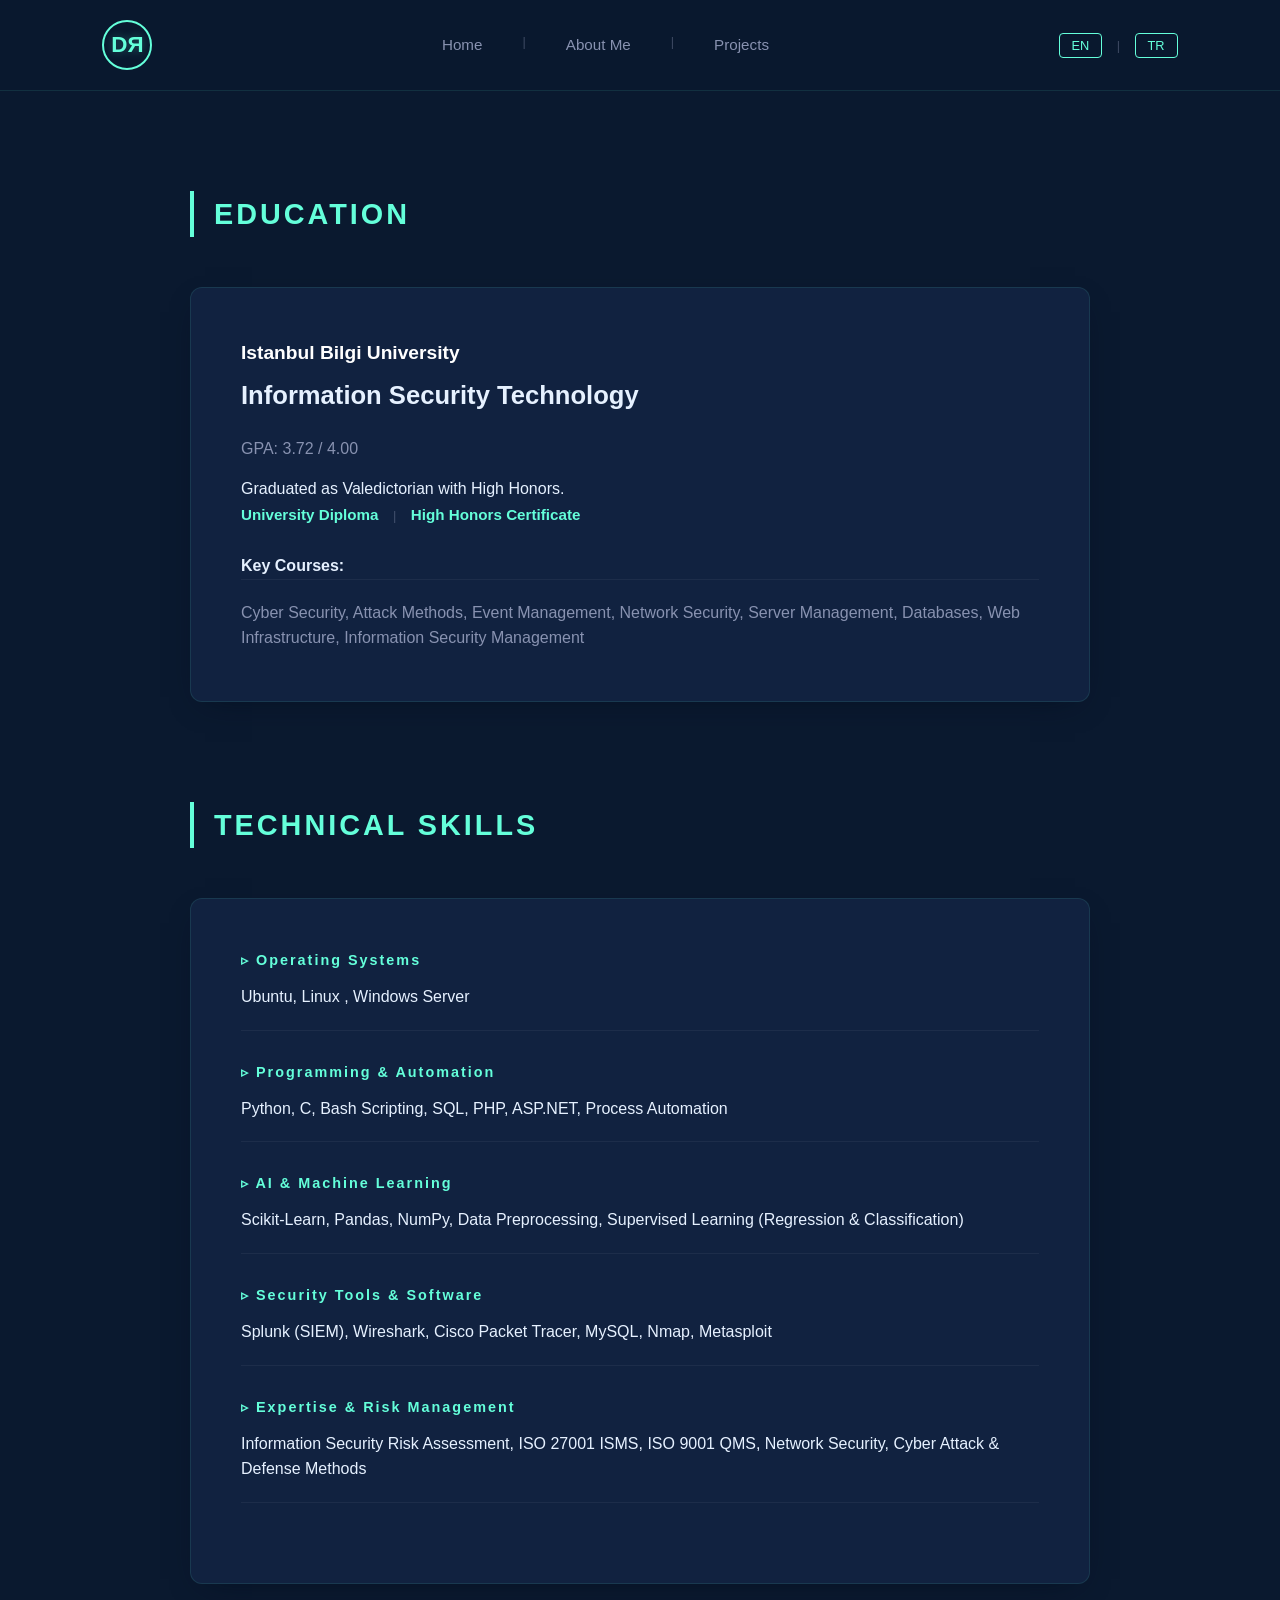
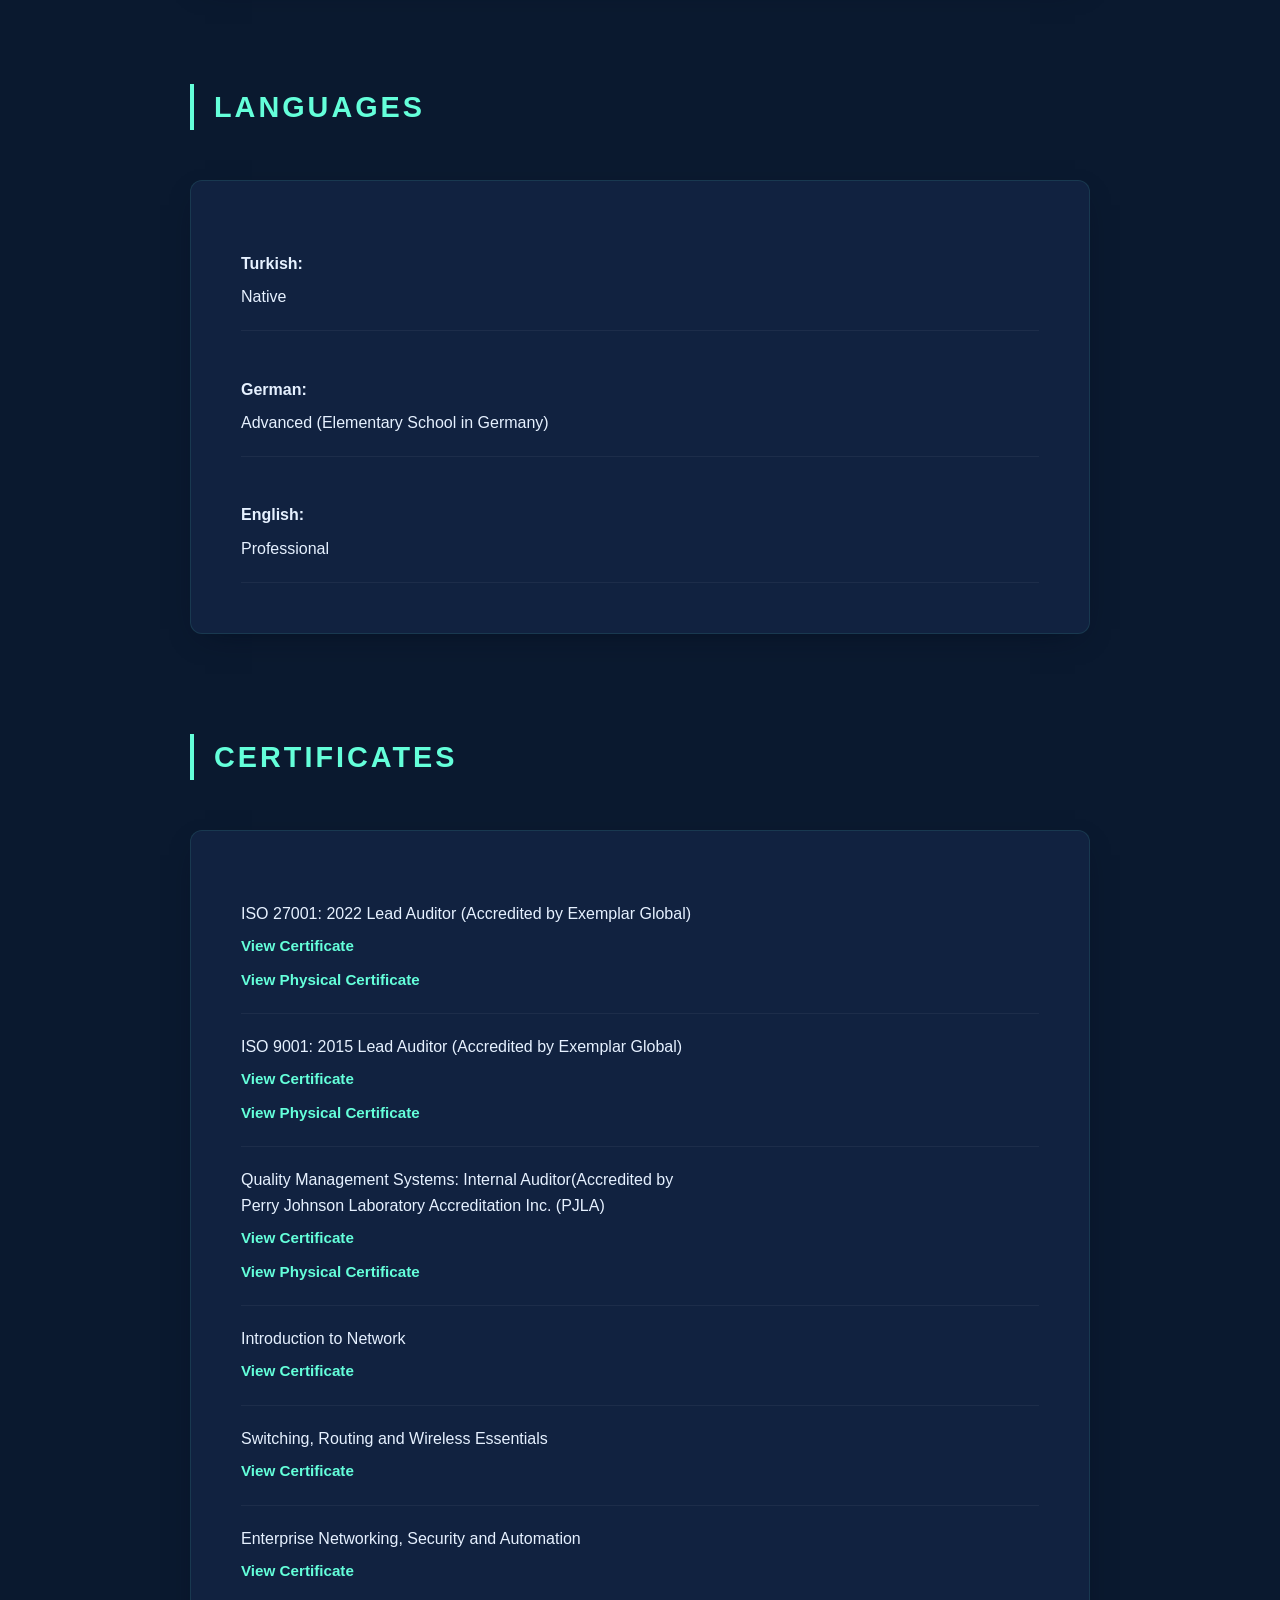
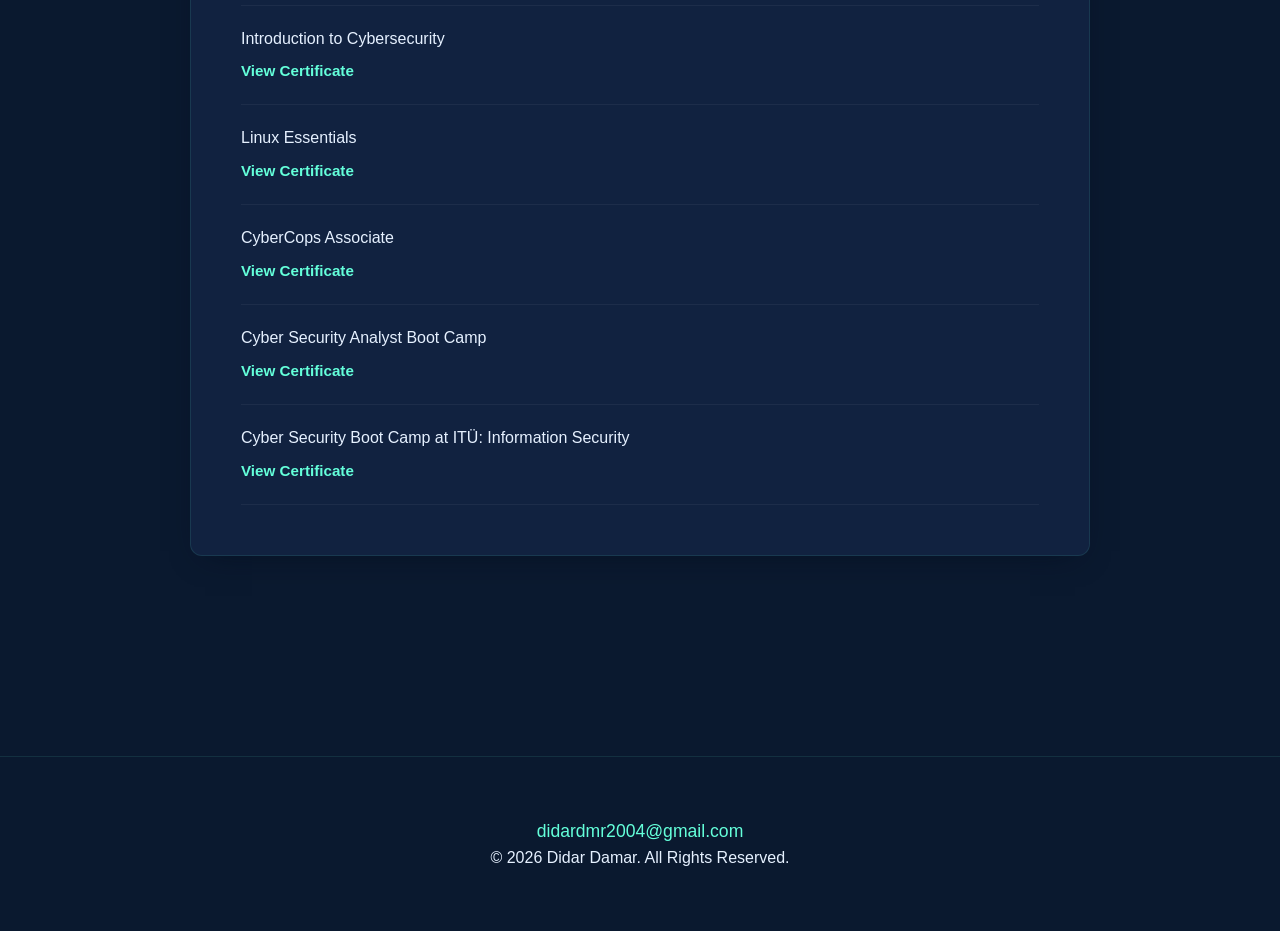
==== about.html @ 7424ed74 "Update about.html" ====
<!DOCTYPE html>
<html lang="en">
<head>
        <meta charset="UTF-8">
        <meta name="viewport" content="width=device-width, initial-scale=1.0">
        <title>Didar Damar | Portfolio</title>
        <link rel="stylesheet" href="style.css">
        <link rel="stylesheet" href="https://cdnjs.cloudflare.com/ajax/libs/font-awesome/6.4.0/css/all.min.css">
        <link rel="icon" href="data:image/svg+xml,<svg xmlns='http://www.w3.org/2000/svg' viewBox='0 0 100 100'><text y='.9em' font-size='70' fill='%2364ffda' font-family='Arial' font-weight='bold'>DЯ</text></svg>">
</head>
    
<body class="dark-theme">
     <nav class="navbar">
        <a href="index.html" class="logo-link">
            <div class="logo">DЯ</div>
        </a>
        <ul class="nav-links">
            <li><a href="index.html" class="translate" data-en="Home" data-tr="Ana Sayfa">Home</a></li>
            <span class="sep">|</span>
            <li><a href="about.html" class="translate" data-en="About Me" data-tr="Hakkımda">About Me</a></li>
            <span class="sep">|</span>
            <li><a href="projects.html" class="translate" data-en="Projects" data-tr="Projeler">Projects</a></li>
        </ul>
        <div class="lang-switcher">
            <button onclick="changeLang('en')" class="lang-btn">EN</button>
            <span class="sep">|</span>
            <button onclick="changeLang('tr')" class="lang-btn">TR</button>
        </div>
    </nav>
    <main class="container">
        <section id="education" class="section">
            <h2 class="translate" data-en="Education" data-tr="Eğitim Bilgileri">Education</h2>
            <div class="card">
                <p class="uni" class="translate" data-en="Istanbul Bilgi University" data-tr="İstanbul Bilgi Üniversitesi"><strong>Istanbul Bilgi University</strong></p>
                <h3 class="translate" data-en="Information Security Technology" data-tr="Bilgi Güvenliği Teknolojisi">Information Security Technology</h3>
                <p class="gpa">GPA: 3.72 / 4.00</p>
                <p class="translate" data-en="Graduated as Valedictorian with High Honors." data-tr="Bölüm Birincisi ve Yüksek Onur Belgesi ile Mezuniyet.">Graduated as Valedictorian with High Honors.</p>
                
                <div class="edu-links">
                    <a href="diploma_uni.png" target="_blank" class="text-link translate" data-en="University Diploma" data-tr="Üniversite Diploması">University Diploma</a>
                    <span class="sep">|</span>
                    <a href="high_honors.png" target="_blank" class="text-link translate" data-en="High Honors Certificate" data-tr="Yüksek Onur Belgesi">High Honors Certificate</a>
                </div>

                <br>

                <div class="course-box">
                    <strong class="translate" data-en="Key Courses:" data-tr="Önemli Dersler:">Key Courses:</strong>
                    <p class="course-text translate" 
                       data-en="Cyber Security, Attack Methods, Event Management, Network Security, Server Management, Databases, Web Infrastructure, Information Security Management" 
                       data-tr="Siber Güvenlik, Saldırı Yöntemleri, Olay Yönetimi, Ağ Güvenliği, Sunucu Yönetimi, Veri Tabanları, Web Altyapısı, Bilgi Güvenliği Yönetimi">
                       Cyber Security, Attack Methods, Event Management, Network Security, Server Management, Databases, Web Infrastructure, Information Security Management
                    </p>
                </div>
            </div>
        </section>
            <section id="skills" class="section">
    <h2 class="translate" data-en="Technical Skills" data-tr="Teknik Yetenekler">Technical Skills</h2>
    <div class="card">
        
        <div class="skill-group">
            <h4 class="translate" data-en="Operating Systems" data-tr="İşletim Sistemleri">Operating Systems</h4>
            <p>Ubuntu, Linux , Windows Server</p>
        </div>
        
        <div class="skill-group">
            <h4 class="translate" data-en="Programming & Automation" data-tr="Programlama ve Otomasyon">Programming & Automation</h4>
            <p>Python, C, Bash Scripting, SQL, PHP, ASP.NET, Process Automation</p>
        </div>
            <div class="skill-group">
            <h4 class="translate" data-en="AI & Machine Learning" data-tr="Yapay Zeka ve Makine Öğrenmesi">AI & Machine Learning</h4>
            <p>Scikit-Learn, Pandas, NumPy, Data Preprocessing, Supervised Learning (Regression & Classification)</p>
        </div>
         
        <div class="skill-group">
            <h4 class="translate" data-en="Security Tools & Software" data-tr="Güvenlik Araçları ve Yazılımlar">Security Tools & Software</h4>
            <p>Splunk (SIEM), Wireshark, Cisco Packet Tracer, MySQL, Nmap, Metasploit</p>
        </div>
        
        <div class="skill-group">
            <h4 class="translate" data-en="Expertise & Risk Management" data-tr="Uzmanlık ve Risk Yönetimi">Expertise & Risk Management</h4>
            <p class="translate" 
               data-en="Information Security Risk Assessment, ISO 27001 ISMS, ISO 9001 QMS, Network Security, Cyber Attack & Defense Methods" 
               data-tr="Bilgi Güvenliği Risk Değerlendirmesi, ISO 27001 BGYS, ISO 9001 KYS, Ağ Güvenliği, Siber Saldırı ve Savunma Yöntemleri">
               Information Security Risk Assessment, ISO 27001 ISMS, ISO 9001 QMS, Network Security, Cyber Attack & Defense Methods
            </p>
        </div>
    </div>
</section>

        <section id="languages" class="section">
    <h2 class="translate" data-en="Languages" data-tr="Diller">Languages</h2>
    <div class="card">
        <div class="lang-row">
            <strong class="translate" data-en="Turkish:" data-tr="Türkçe:">Turkish:</strong>
            <span class="translate" data-en="Native" data-tr="Ana Dil">Native</span>
        </div>
        <br>
        <div class="lang-row">
            <strong class="translate" data-en="German:" data-tr="Almanca:">German:</strong>
            <span class="translate" data-en="Advanced 
(Elementary School in Germany)" data-tr="İleri Seviye 
(Almanya İlköğretim)">Advanced 
(Elementary School in Germany)</span>
        </div>
        <br>
        <div class="lang-row">
            <strong class="translate" data-en="English:" data-tr="İngilizce:">English:</strong>
            <span class="translate" data-en="Professional" data-tr="Profesyonel">Professional</span>
        </div>
    </div>
</section>

        <section id="certificates" class="section">
            <h2 class="translate" data-en="Certificates" data-tr="Sertifikalar">Certificates</h2>
            <div class="card">
                <div class="cert-row">
                    <span>ISO 27001: 2022 Lead Auditor (Accredited by Exemplar Global)</span>
                    <a href="ISO 27001 B.D.pdf" target="_blank" class="text-link translate" data-en="View Certificate" data-tr="Sertifikayı Görüntüle">View Certificate,</a>
                    <a href="ISO 27001.pdf" target="_blank" class="text-link translate" data-en="View Physical Certificate" data-tr="Fiziksel Sertifikayı Görüntüle">View Physical Certificate</a>    
                </div>
                <div class="cert-row">
                    <span>ISO 9001: 2015 Lead Auditor (Accredited by Exemplar Global)</span>
                    <a href="cert12.pdf" target="_blank" class="text-link translate" data-en="View Certificate" data-tr="Sertifikayı Görüntüle">View Certificate,</a> 
                    <a href="cert13.jpeg" target="_blank" class="text-link translate" data-en="View Physical Certificate" data-tr="Fiziksel Sertifikayı Görüntüle">View Physical Certificate</a>
                </div>
                <div class="cert-row">
                    <span>Quality Management Systems: Internal Auditor(Accredited by<br>Perry Johnson Laboratory Accreditation Inc. (PJLA)</span>
                    <a href="ISO 9001 iç denetim.pdf" target="_blank" class="text-link translate" data-en="View Certificate" data-tr="Sertifikayı Görüntüle">View Certificate,</a>
                    <a href="ISO 9001.pdf" target="_blank" class="text-link translate" data-en="View Physical Certificate" data-tr="Fiziksel Sertifikayı Görüntüle">View Physical Certificate</a>    
                </div>
                <div class="cert-row">
                    <span>Introduction to Network</span>
                    <a href="https://www.credly.com/badges/3d84c486-d393-44ea-aa96-23e508d37d81/linked_in_profile" target="_blank" class="text-link translate" data-en="View Certificate" data-tr="Sertifikayı Görüntüle">View Certificate</a>
                </div>
                <div class="cert-row">
                    <span>Switching, Routing and Wireless Essentials</span>
                    <a href="https://www.credly.com/badges/5481eb0b-fc8f-4a05-94c9-7b1c686371f5/linked_in_profile" target="_blank" class="text-link translate" data-en="View Certificate" data-tr="Sertifikayı Görüntüle">View Certificate</a>
                </div>
                <div class="cert-row">
                    <span>Enterprise Networking, Security and Automation</span>
                    <a href="https://www.credly.com/badges/5b251f9a-f35d-4ce7-8bff-b31bf6593b0b/linked_in_profile" target="_blank" class="text-link translate" data-en="View Certificate" data-tr="Sertifikayı Görüntüle">View Certificate</a>
                </div>
                <div class="cert-row">
                    <span>Introduction to Cybersecurity</span>
                    <a href="https://www.credly.com/badges/3e4d9931-703a-4ce1-8215-a70889d90669/linked_in_profile" target="_blank" class="text-link translate" data-en="View Certificate" data-tr="Sertifikayı Görüntüle">View Certificate</a>
                </div>
                <div class="cert-row">
                    <span>Linux Essentials</span>
                    <a href="https://www.linkedin.com/posts/didar-damar-b65396294_linux-essentials-activity-7298037125776613379-Zd5i?utm_source=share&utm_medium=member_desktop&rcm=ACoAAEc_a_0BSla8lMY48e1cfO350ZU1SiJWscw" target="_blank" class="text-link translate" data-en="View Certificate" data-tr="Sertifikayı Görüntüle">View Certificate</a>
                </div>
                <div class="cert-row">
                    <span>CyberCops Associate</span>
                    <a href="https://www.credly.com/badges/f5a5d842-a080-4721-9c44-dc4a2c0b41ad/linked_in_profile" target="_blank" class="text-link translate" data-en="View Certificate" data-tr="Sertifikayı Görüntüle">View Certificate</a>
                </div>
                <div class="cert-row">
                    <span>Cyber Security Analyst Boot Camp</span>
                    <a href="https://akbank-genclik-akademisi.verified.cv/tr/verify/21416341107726" target="_blank" class="text-link translate" data-en="View Certificate" data-tr="Sertifikayı Görüntüle">View Certificate</a>
                </div>
                <div class="cert-row">
                    <span>Cyber Security Boot Camp at ITÜ: Information Security</span>
                    <a href="https://www.linkedin.com/posts/didar-damar-b65396294_it%C3%BC-infosec-activity-7306317543273619456-SOfO?utm_source=share&utm_medium=member_desktop&rcm=ACoAAEc_a_0BSla8lMY48e1cfO350ZU1SiJWscw" target="_blank" class="text-link translate" data-en="View Certificate" data-tr="Sertifikayı Görüntüle">View Certificate</a>
                </div>
            </div>
        </section>
    </main>
        <footer class="minimal-footer">
            <div class="footer-inner">
                <a href="mailto:didardmr2004@gmail.com" class="footer-mail">didardmr2004@gmail.com</a>
        
                <p class="footer-rights">
                    &copy; 2026 Didar Damar. 
                    <span class="translate" data-en="All Rights Reserved." data-tr="Tüm Hakları Saklıdır.">All Rights Reserved.</span>
                </p>
            </div>
        </footer>
    <script src="script.js"></script>
</body>

</html>
---- style.css ----
:root {
    /* Ana Renk Paleti: Kurumsal & Güvenilir */
    --bg: #0a192f;        /* Derin Lacivert (Kurumsal Arka Plan) */
    --card: #112240;      /* Kart Arka Planı (Hafif Derinlik) */
    --red: #64ffda;       /* Vurgu Rengi: Siber Turkuaz (Erişim Onaylandı/Güvenli) */
    --text: #e6f1ff;      /* Ana Metin: Yumuşak Beyaz */
    --gray: #8892b0;      /* Yardımcı Metin: Mavi-Gri */
    --white: #ffffff;
}

* { margin: 0; padding: 0; box-sizing: border-box; text-decoration: none; list-style: none; scroll-behavior: smooth; }

body { 
    background: var(--bg); 
    color: var(--text); 
    font-family: 'Inter', 'Segoe UI', sans-serif; /* Daha modern bir font stack */
    text-align: center; 
    overflow-x: hidden; 
    line-height: 1.6;
}

/* Navbar */
.navbar {
    display: flex; justify-content: space-between; align-items: center;
    padding: 20px 8%; 
    background: rgba(10, 25, 47, 0.95); /* Cam efekti */
    backdrop-filter: blur(10px);
    border-bottom: 1px solid rgba(100, 255, 218, 0.1);
    position: sticky; top: 0; z-index: 1000;
}

.nav-links { display: flex; gap: 30px; }
.nav-links a { color: var(--gray) !important; font-size: 0.95rem; transition: 0.3s; font-weight: 500; }
.nav-links a:hover, .nav-links a.active { color: var(--red) !important; }

.lang-btn { 
    background: none; border: 1px solid var(--red); color: var(--red); 
    cursor: pointer; padding: 4px 12px; border-radius: 4px; 
    font-size: 0.8rem; transition: 0.3s;
}
.lang-btn:hover { background: rgba(100, 255, 218, 0.1); }

/* Logo Tasarımı: Kurumsal Rozet */
.logo {
    display: flex; align-items: center; justify-content: center;
    width: 50px; height: 50px;
    border: 2px solid var(--red);
    border-radius: 50%;
    color: var(--red);
    font-size: 1.4rem;
    font-weight: 900;
    font-family: 'Segoe UI Black', sans-serif;
    text-shadow: 0 0 10px rgba(100, 255, 218, 0.3);
    transition: 0.4s all cubic-bezier(0.175, 0.885, 0.32, 1.275);
}

.logo:hover {
    background: var(--red);
    color: var(--bg);
    box-shadow: 0 0 25px var(--red);
    transform: rotate(5deg) scale(1.05);
}

/* Hero Section: Red Gradient yerine Navy Gradient */
.hero { 
    padding: 150px 10% 100px; 
    background: radial-gradient(circle at center, #112240 0%, #0a192f 100%); 
}

.hero-content h1 { font-size: 4.5rem; margin-bottom: 15px; font-weight: 800; letter-spacing: -1px; }

.subtitle { 
    color: var(--red); font-size: 1.3rem; font-weight: 600; 
    text-transform: uppercase; letter-spacing: 4px; margin-bottom: 20px;
}

.badge { 
    border: 1px solid var(--red); padding: 8px 20px; border-radius: 4px; 
    font-size: 0.85rem; color: var(--red); font-weight: 600;
    background: rgba(100, 255, 218, 0.05);
}

.hero-contact { margin-top: 40px; display: flex; justify-content: center; gap: 35px; }
.hero-contact i { font-size: 1.8rem; color: var(--gray); transition: 0.3s; }
.hero-contact i:hover { color: var(--red); transform: translateY(-5px); }

/* Section & Container */
.container { padding: 100px 10%; }
.section { margin-bottom: 100px; }
.section h2 { 
    color: var(--red); 
    text-align: left; 
    max-width: 900px; 
    margin: 0 auto 50px auto;
    text-transform: uppercase; letter-spacing: 3px;
    border-left: 4px solid var(--red); padding-left: 20px;
    font-size: 1.8rem;
}

/* Kartlar */
.card { 
    background: var(--card); 
    padding: 50px; 
    border-radius: 12px; 
    border: 1px solid rgba(100, 255, 218, 0.1); 
    max-width: 900px; 
    margin: 0 auto; 
    text-align: left;
    box-shadow: 0 10px 30px -15px rgba(2, 12, 27, 0.7);
    transition: 0.3s;
}
.card:hover { transform: translateY(-5px); border-color: var(--red); }

.card h3 { color: var(--text); font-size: 1.6rem; margin-bottom: 20px; font-weight: 700; }

/* Link Stilleri */
.text-link { 
    color: var(--red); font-weight: 600; transition: 0.3s; 
    font-size: 0.95rem; border-bottom: 1px solid transparent; 
}
.text-link:hover { opacity: 0.8; border-bottom-color: var(--red); }

/* Skill & Rows */
.skill-group { margin-bottom: 30px; padding-bottom: 20px; border-bottom: 1px solid rgba(255, 255, 255, 0.05); }
.skill-group h4 { color: var(--red); font-size: 0.9rem; margin-bottom: 12px; letter-spacing: 2px; }
.skill-group h4::before { content: "▹ "; }

.lang-row, .cert-row { padding: 20px 0; border-bottom: 1px solid rgba(255, 255, 255, 0.05); }

/* Typography */
.uni { color: var(--white); font-size: 1.2rem; font-weight: 700; margin-bottom: 6px; }
.gpa { color: var(--gray); font-size: 1rem; margin-bottom: 15px; }
.course-text { font-size: 1rem; color: var(--gray); border-top: 1px solid rgba(255, 255, 255, 0.05); padding-top: 20px; }

.intro-text p { font-size: 1.25rem; color: var(--gray); font-style: normal; font-weight: 400; line-height: 1.8; }

/* Tech Stack Tags */
.tech-stack span { 
    background: rgba(100, 255, 218, 0.1); color: var(--red); 
    border: none; padding: 6px 14px; border-radius: 4px; font-size: 0.75rem; 
}

/* Footer */
.minimal-footer { 
    padding: 60px 10%; border-top: 1px solid rgba(100, 255, 218, 0.1); 
}
.footer-mail { color: var(--red); font-size: 1.1rem; }

.cert-row, .lang-row { 
    display: flex; 
    flex-direction: column; /* Linkleri her zaman alta iter */
    align-items: flex-start; /* Her şeyi sola yaslar */
    padding: 20px 0; 
    border-bottom: 1px solid rgba(255, 255, 255, 0.05); 
    gap: 8px; /* Başlık ile link arasındaki boşluk */
}

/* Link Konteynırı */
.cert-links {
    margin-top: 5px;
    display: flex;
    align-items: center; /* Ayırıcı çizgi (|) ile linklerin aynı hizada durması için */
}

/* Ayırıcı Çizgi (Masaüstünde artık görünür olacak) */
.sep {
    color: var(--gray);
    margin: 0 10px;
    opacity: 0.4;
    font-size: 0.8rem;
}

/* Mobil Uyumluluk */

@media (max-width: 768px) {

    /* Navbar'ı dikey bir düzene sokar */
    .navbar {
        flex-direction: column; 
        padding: 15px 5%;
        gap: 15px;
    }
    /* Gizli olan menüyü görünür yapar ve yan yana/alt alta dizer */
    .nav-links {
        display: flex !important; /* Gizlemeyi zorla kaldırıyoruz */
        gap: 15px;
        flex-wrap: wrap; /* Sığmazsa alt satıra geçer */
        justify-content: center;
    }
    .nav-links a {
        font-size: 0.85rem; /* Mobilde yazıları biraz küçültüyoruz */
    }
    /* Dil butonlarını ve logoyu hizalar */
    .lang-switcher {
        margin-top: 5px;
    }
    /* Hero ve diğer alanların mobildeki duruşu */
    .hero-content h1 {
        font-size: 2.2rem;
    }
    .subtitle {
        font-size: 1.1rem;
    }
    .card {
        padding: 20px;
        width: 95%; /* Mobilde kartlar ekranı daha çok kaplasın */
    }
    .row, .cert-row {
        flex-direction: column;
        align-items: flex-start;
        gap: 10px;
    }
    .minimal-footer {
        padding: 30px 5%;
        margin-top: 40px;
    }
    .tech-stack {
        display: flex;
        flex-wrap: wrap; /* Etiketlerin alt satıra geçmesini sağlar */
        gap: 8px;        /* Etiketler arasındaki boşluğu mobilde biraz daraltıyoruz */
        margin-top: 15px;
        justify-content: flex-start; /* Sola yaslayarak karmaşayı önler */
    }

    .tech-stack span {
        font-size: 0.7rem;    /* Mobilde yazı boyutunu küçültüyoruz */
        padding: 5px 10px;    /* Tıklama/görünme alanını optimize ediyoruz */
        white-space: nowrap;  /* Etiket içindeki kelimelerin bölünmesini engeller */
        display: inline-block;
    }
    
    /* Proje açıklamalarının mobilde birbirine girmemesi için */
    .card p {
        font-size: 0.95rem;
        line-height: 1.5;
        margin-bottom: 20px;
    }
    /* Sertifika ve Dil satırlarını dikey düzene sokar */
    .cert-row, .lang-row {
        flex-direction: column;
        align-items: flex-start; /* Metinleri sola yaslar */
        gap: 5px; /* Başlık ve link arasındaki çok ince boşluk */
        padding: 15px 0;
    }

    /* Linkin sadece bir metin olarak alt satıra geçmesini sağlar */
    .cert-row .text-link, 
    .file-item .text-link {
        display: block; /* Linkin kendi satırını kaplamasını sağlar */
        margin-top: 5px;
        background: none; /* Arka planı tamamen kaldırır */
        padding: 0; /* Buton benzeri iç boşlukları sıfırlar */
        width: auto; /* Tüm satırı kaplamasın, sadece yazı kadar olsun */
        text-align: left; /* Sola yaslı kalsın */
    }

}
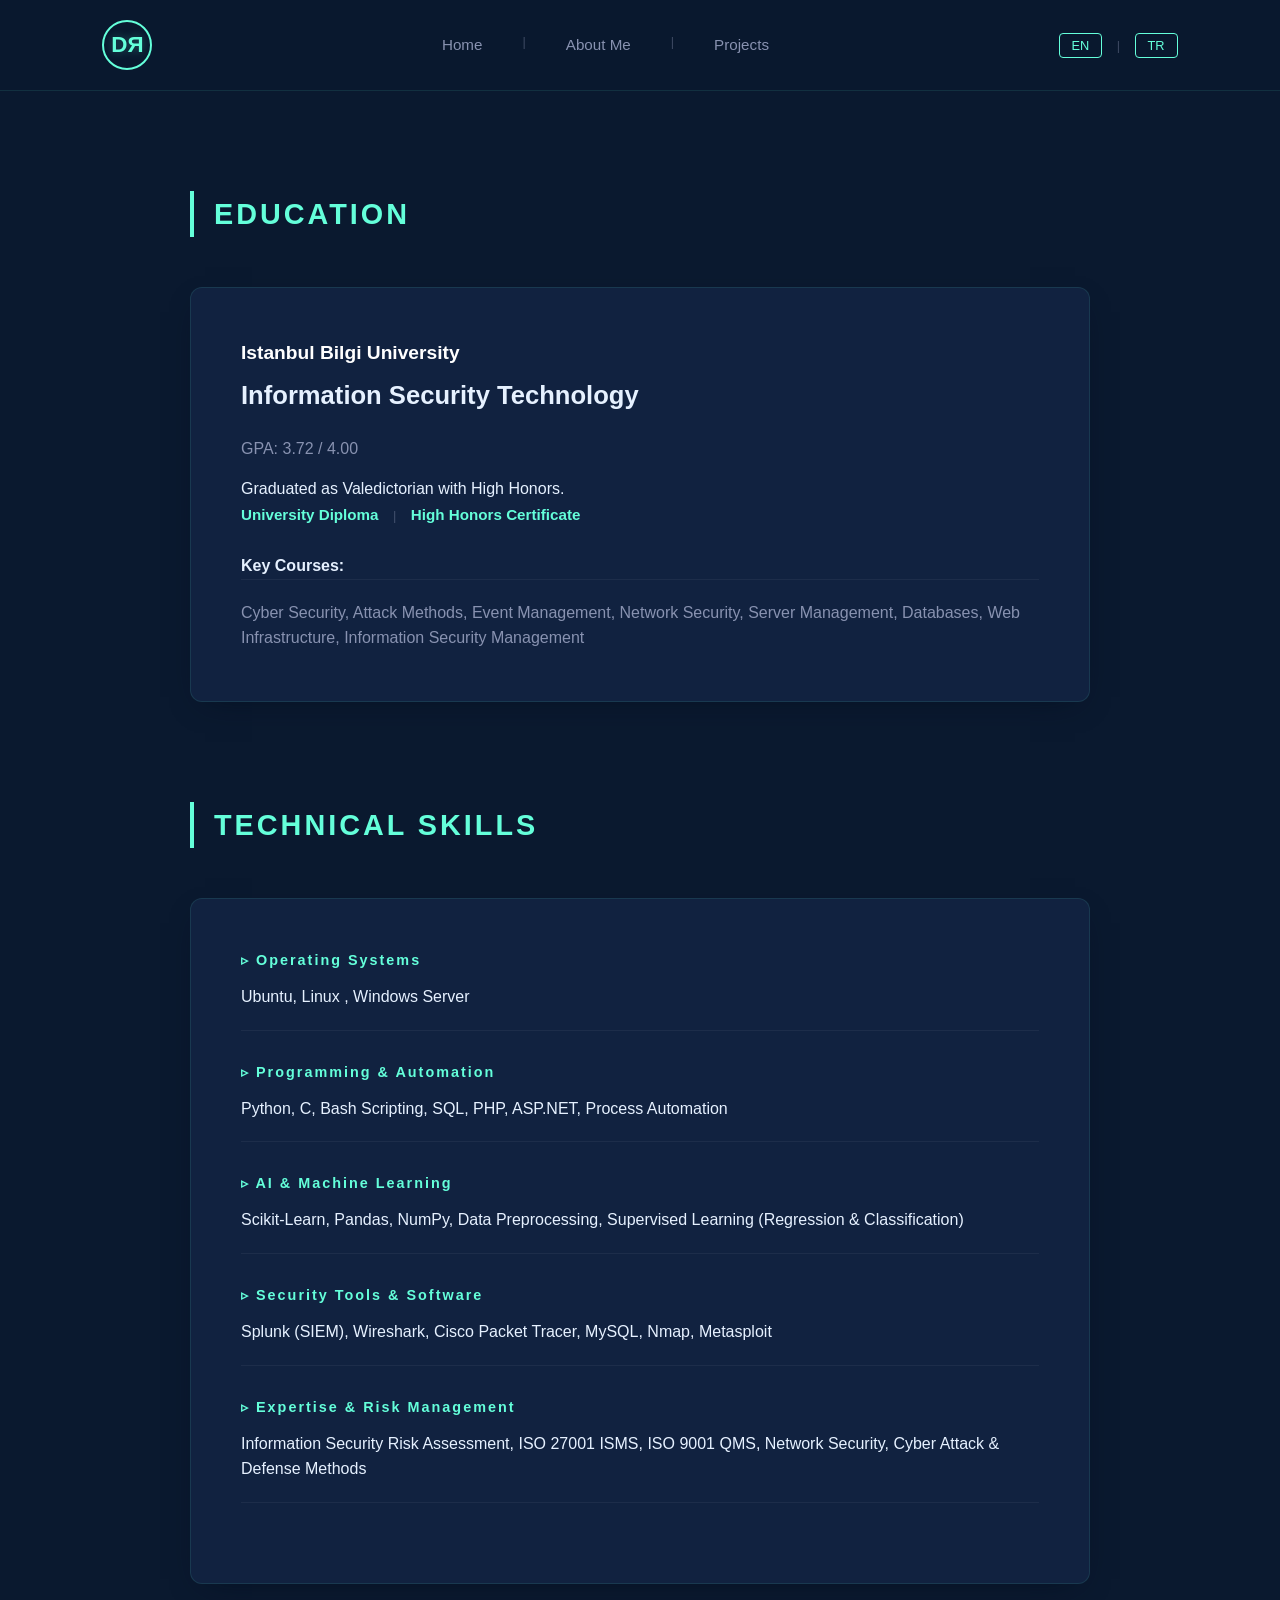
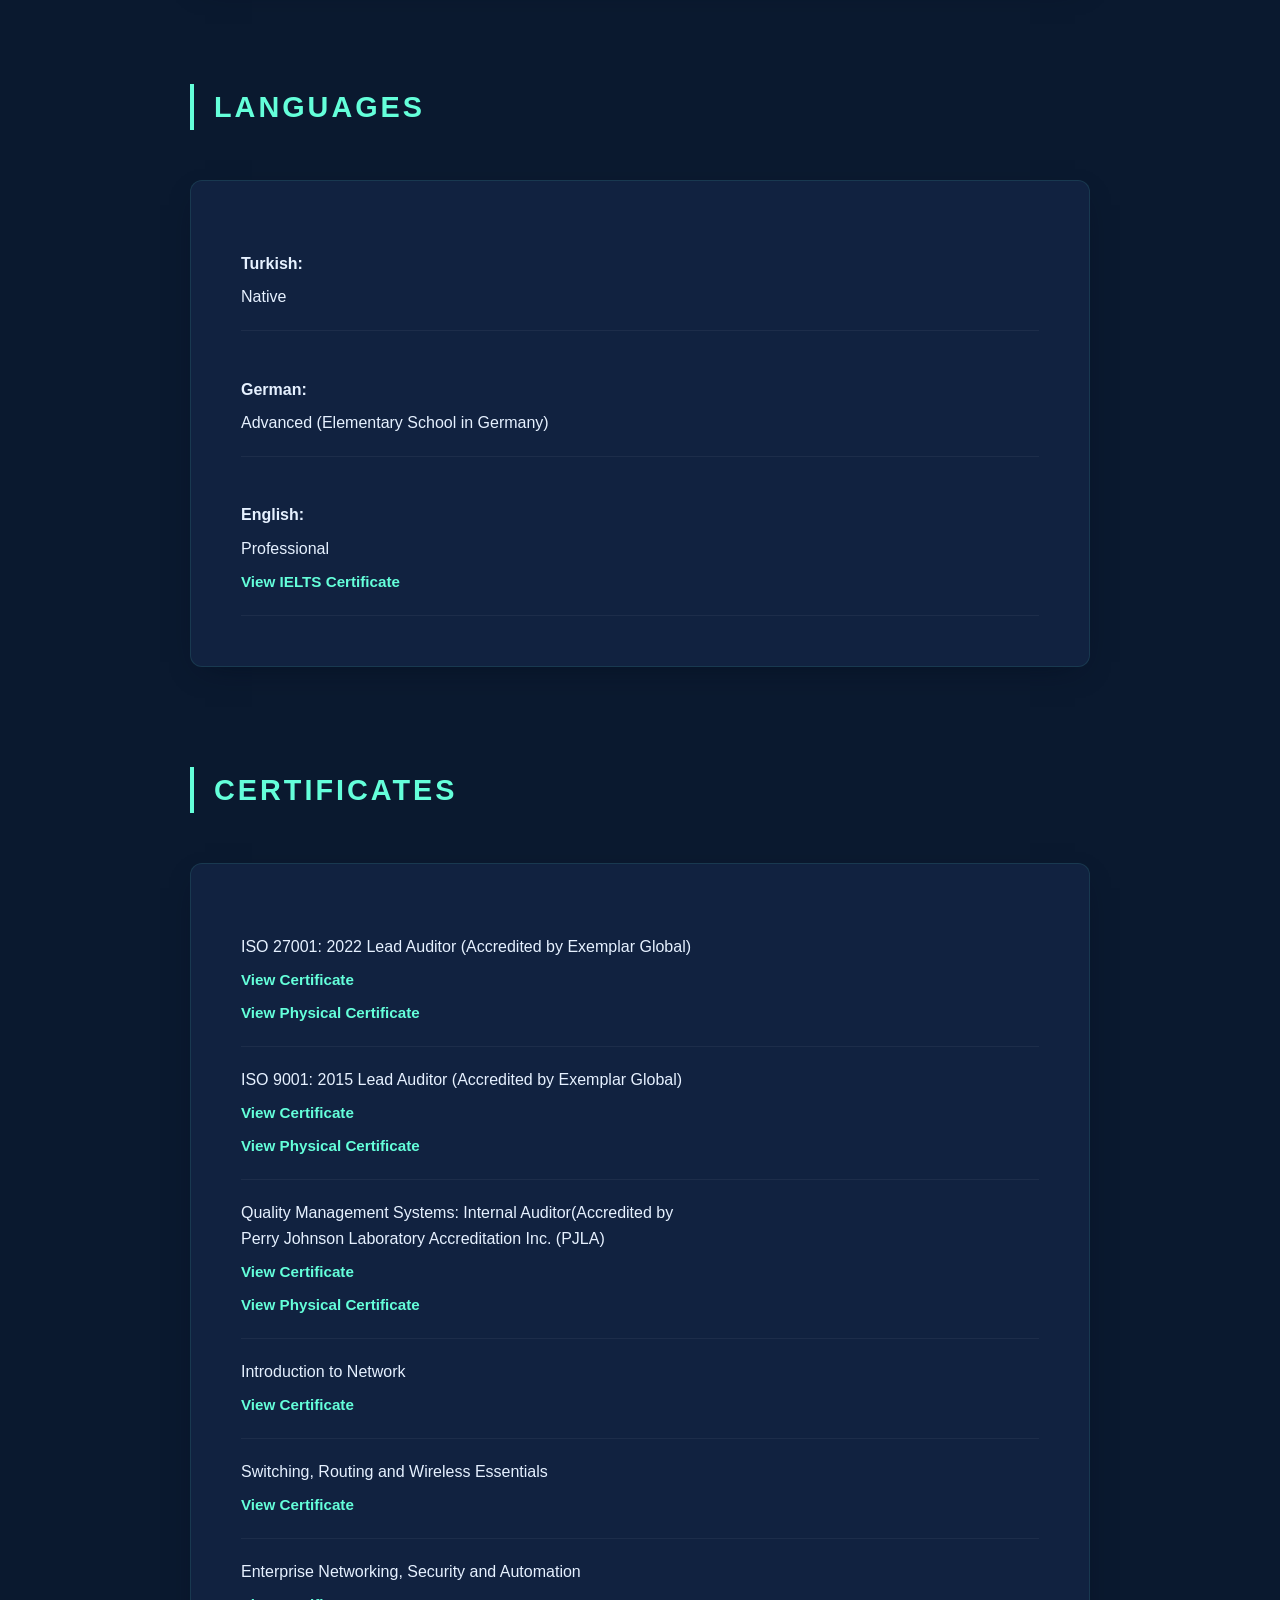
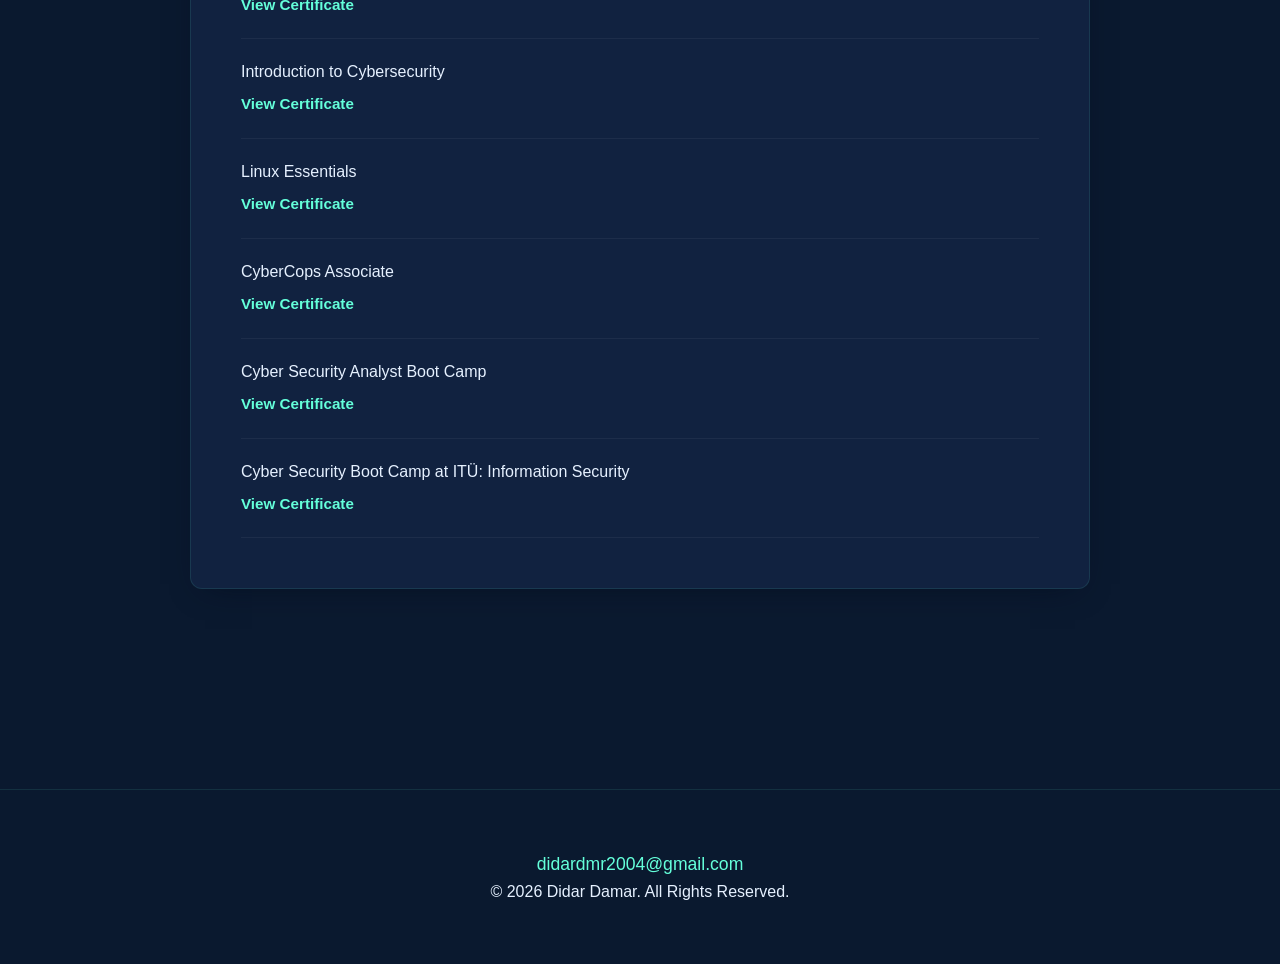
==== commit 56a6470d: "Update about.html" ====
--- a/about.html
+++ b/about.html
@@ -107,6 +107,7 @@
         <div class="lang-row">
             <strong class="translate" data-en="English:" data-tr="İngilizce:">English:</strong>
             <span class="translate" data-en="Professional" data-tr="Profesyonel">Professional</span>
+                <a href="IELTS.pdf" target="_blank" class="text-link translate" data-en="View IELTS Certificate" data-tr="IELTS Sertifikasını Görüntüle">View IELTS Certificate,</a>
         </div>
     </div>
 </section>
@@ -121,8 +122,8 @@
                 </div>
                 <div class="cert-row">
                     <span>ISO 9001: 2015 Lead Auditor (Accredited by Exemplar Global)</span>
-                    <a href="cert12.pdf" target="_blank" class="text-link translate" data-en="View Certificate" data-tr="Sertifikayı Görüntüle">View Certificate,</a> 
-                    <a href="cert13.jpeg" target="_blank" class="text-link translate" data-en="View Physical Certificate" data-tr="Fiziksel Sertifikayı Görüntüle">View Physical Certificate</a>
+                    <a href="ISO 9001_B.D.pdf" target="_blank" class="text-link translate" data-en="View Certificate" data-tr="Sertifikayı Görüntüle">View Certificate,</a> 
+                    <a href="ISO 9001_B.D.pdf" target="_blank" class="text-link translate" data-en="View Physical Certificate" data-tr="Fiziksel Sertifikayı Görüntüle">View Physical Certificate</a>
                 </div>
                 <div class="cert-row">
                     <span>Quality Management Systems: Internal Auditor(Accredited by<br>Perry Johnson Laboratory Accreditation Inc. (PJLA)</span>
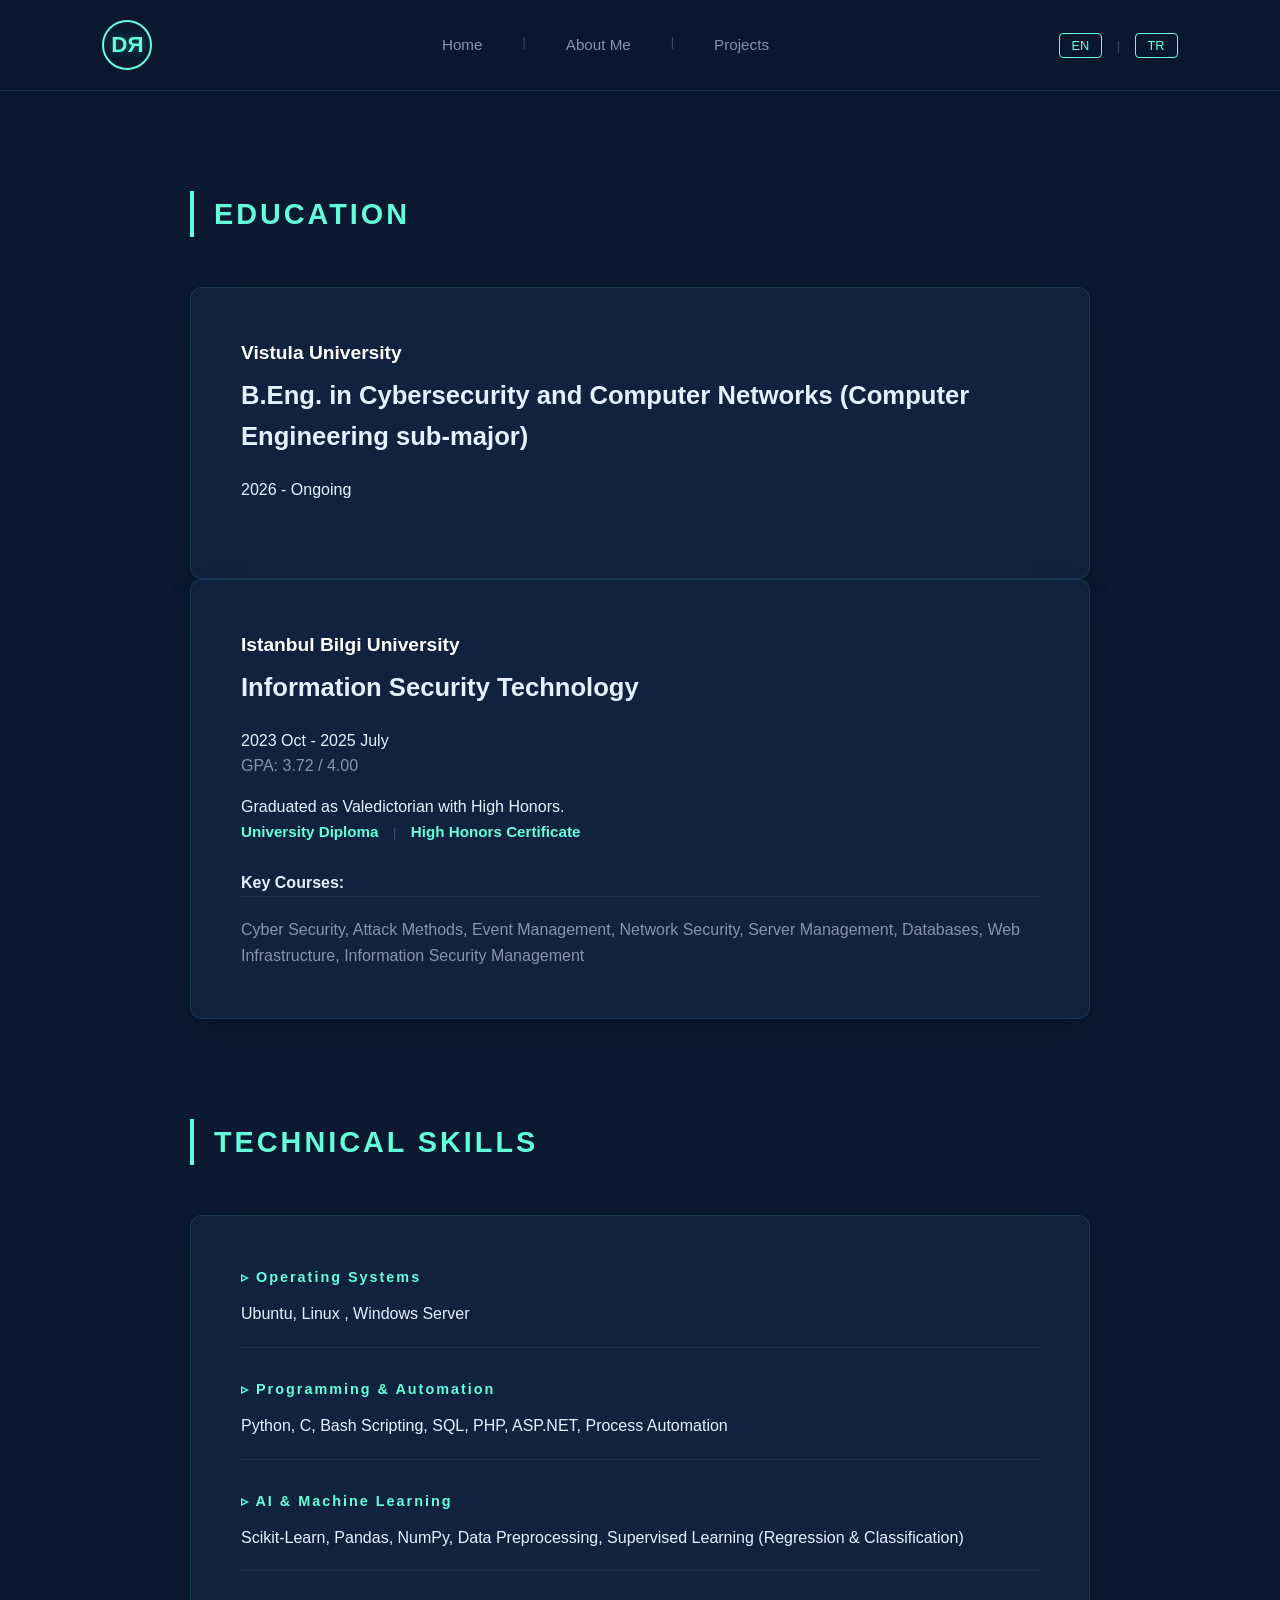
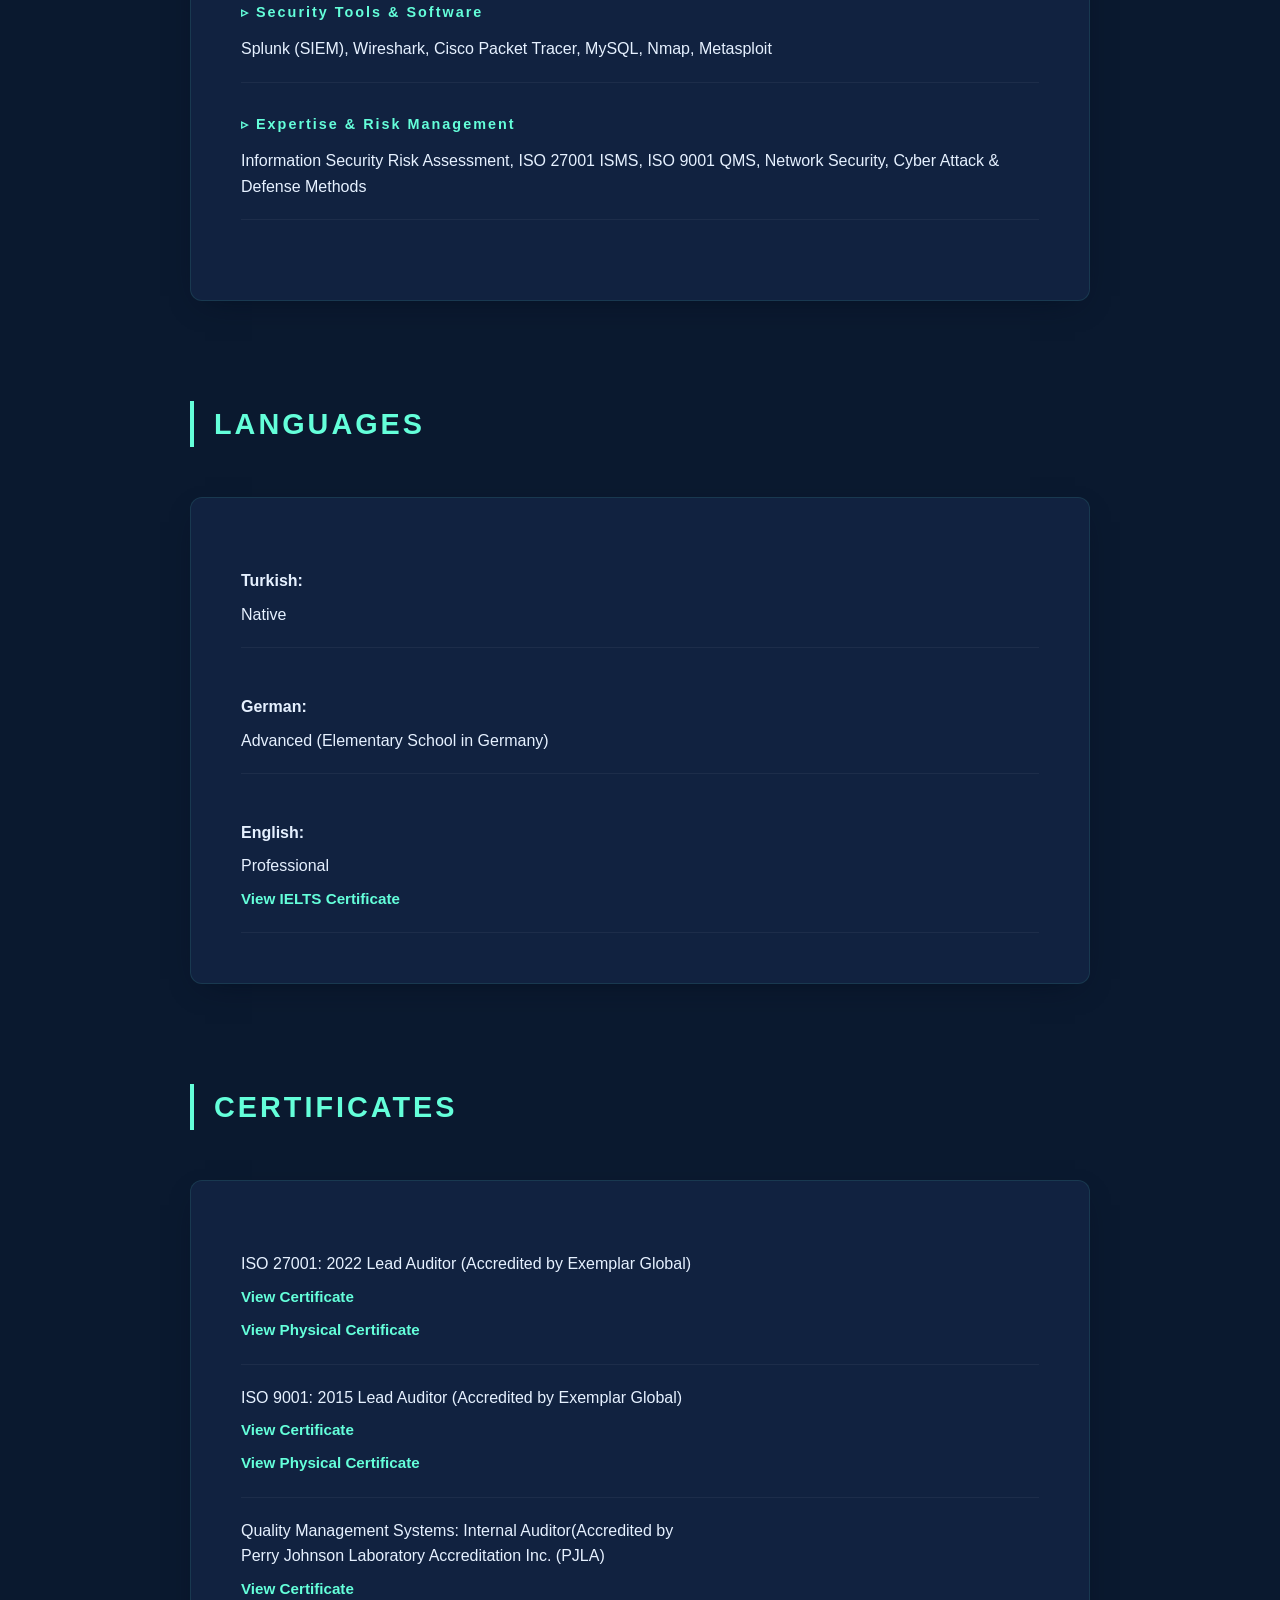
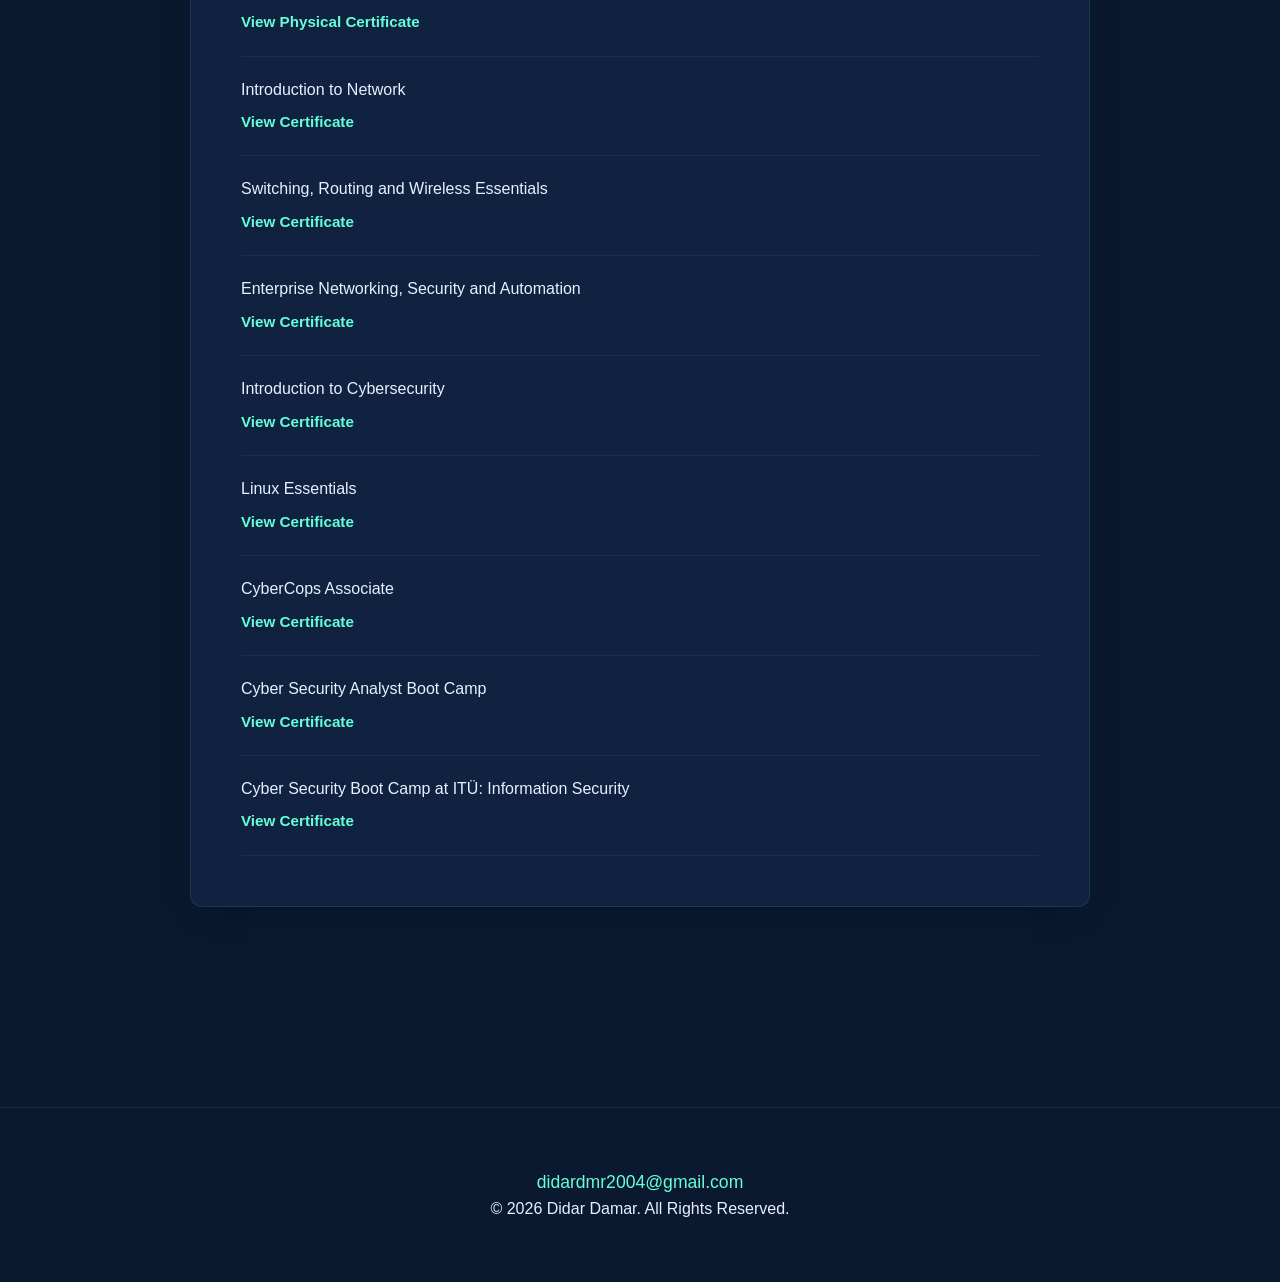
==== commit 610196d0: "Revise education and skills sections in about.html Updated educational background and skills section" ====
--- a/about.html
+++ b/about.html
@@ -30,9 +30,16 @@
     <main class="container">
         <section id="education" class="section">
             <h2 class="translate" data-en="Education" data-tr="Eğitim Bilgileri">Education</h2>
+                <div class="card">
+                <p class="uni" class="translate" data-en="Vistula University" data-tr="Vistula Üniversitesi"><strong>Vistula University</strong></p>
+                <h3 class="translate" data-en="B.Eng. in Cybersecurity and Computer Networks (Computer Engineering sub-major)" data-tr="Bilgisayar Mühendisliği (Siber Güvenlik ve Bilgisayar Ağları Uzmanlık Alanı) Mühendislik Lisans Diploması">B.Eng. in Cybersecurity and Computer Networks (Computer Engineering sub-major)</h3>
+                <p class="translate" data-en="2026 - Ongoing" data-tr="2026 - Devam Ediyor">2026 - Ongoing</p>
+                <br>
+            </div>
             <div class="card">
                 <p class="uni" class="translate" data-en="Istanbul Bilgi University" data-tr="İstanbul Bilgi Üniversitesi"><strong>Istanbul Bilgi University</strong></p>
                 <h3 class="translate" data-en="Information Security Technology" data-tr="Bilgi Güvenliği Teknolojisi">Information Security Technology</h3>
+                <p class="translate" data-en="2023 Oct - 2025 July" data-tr="2023 Ekim - 2025 Temmuz">2023 Oct - 2025 July</p>
                 <p class="gpa">GPA: 3.72 / 4.00</p>
                 <p class="translate" data-en="Graduated as Valedictorian with High Honors." data-tr="Bölüm Birincisi ve Yüksek Onur Belgesi ile Mezuniyet.">Graduated as Valedictorian with High Honors.</p>
                 
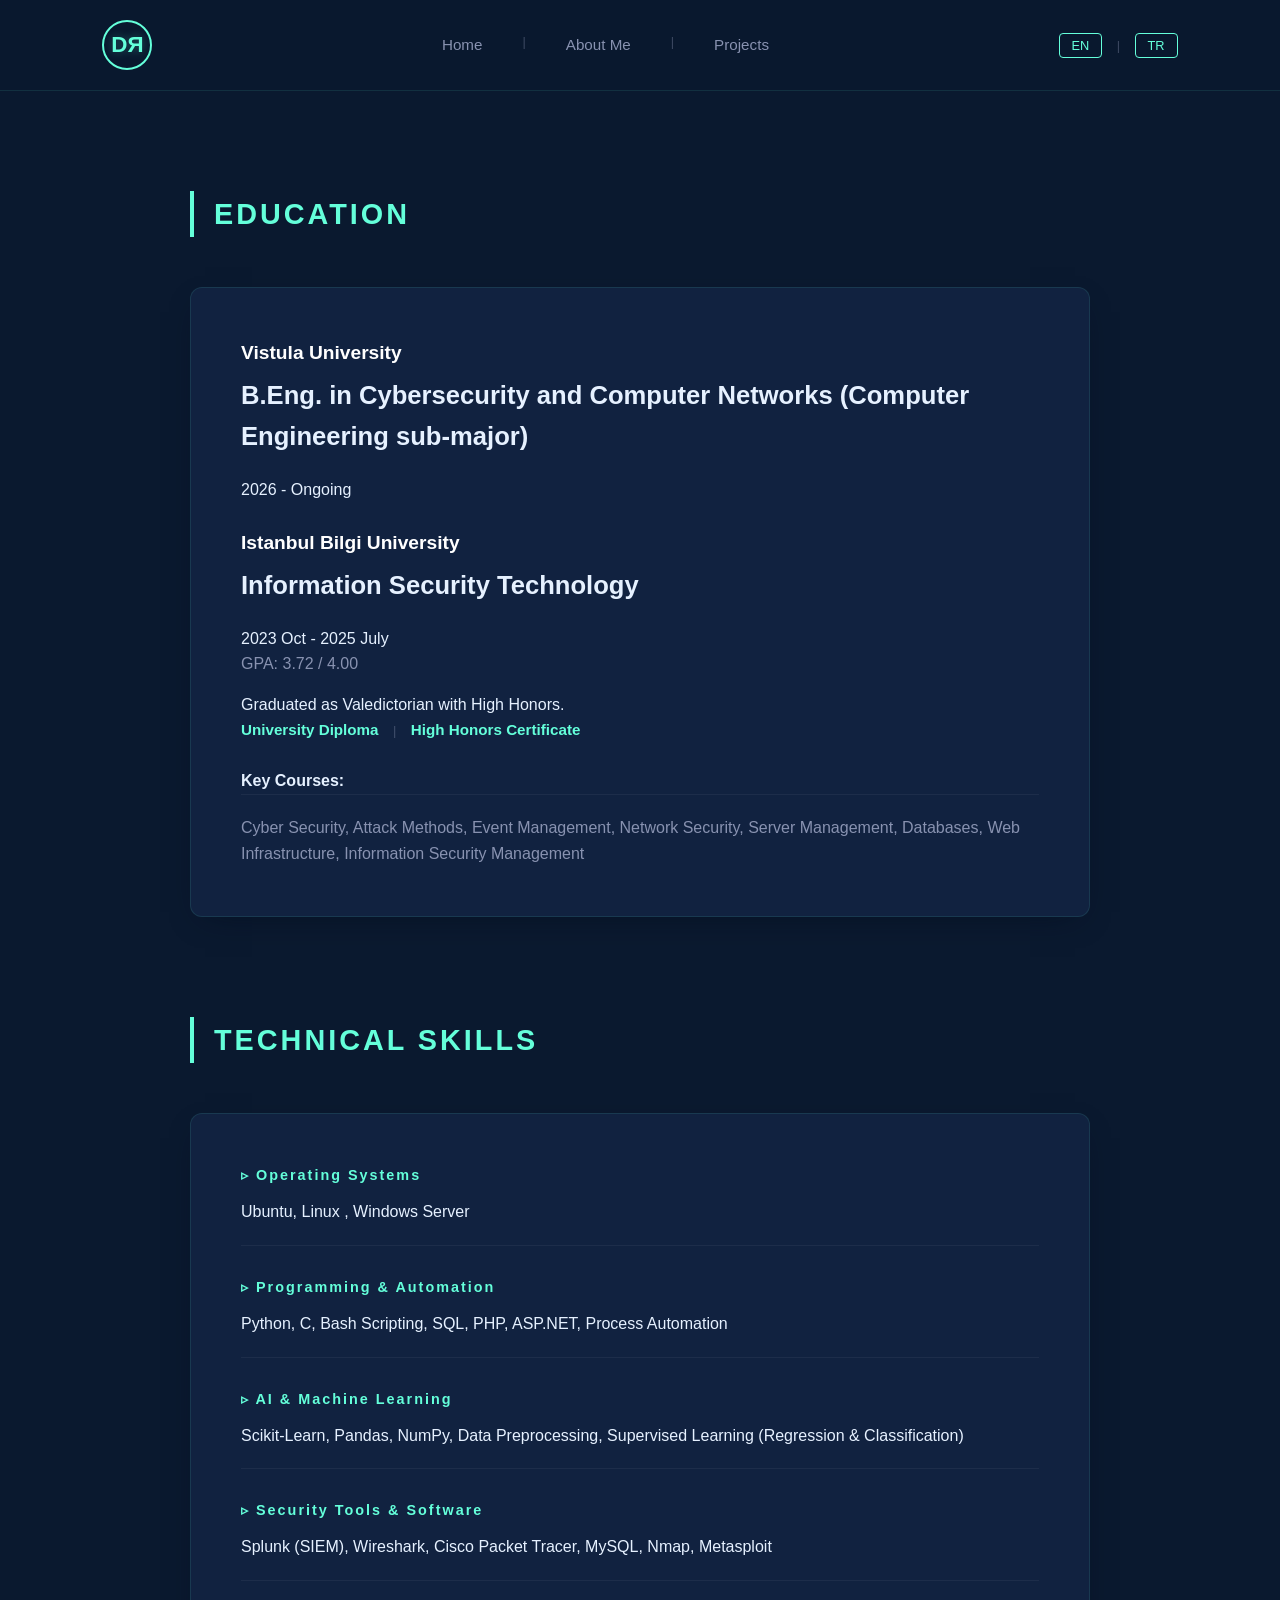
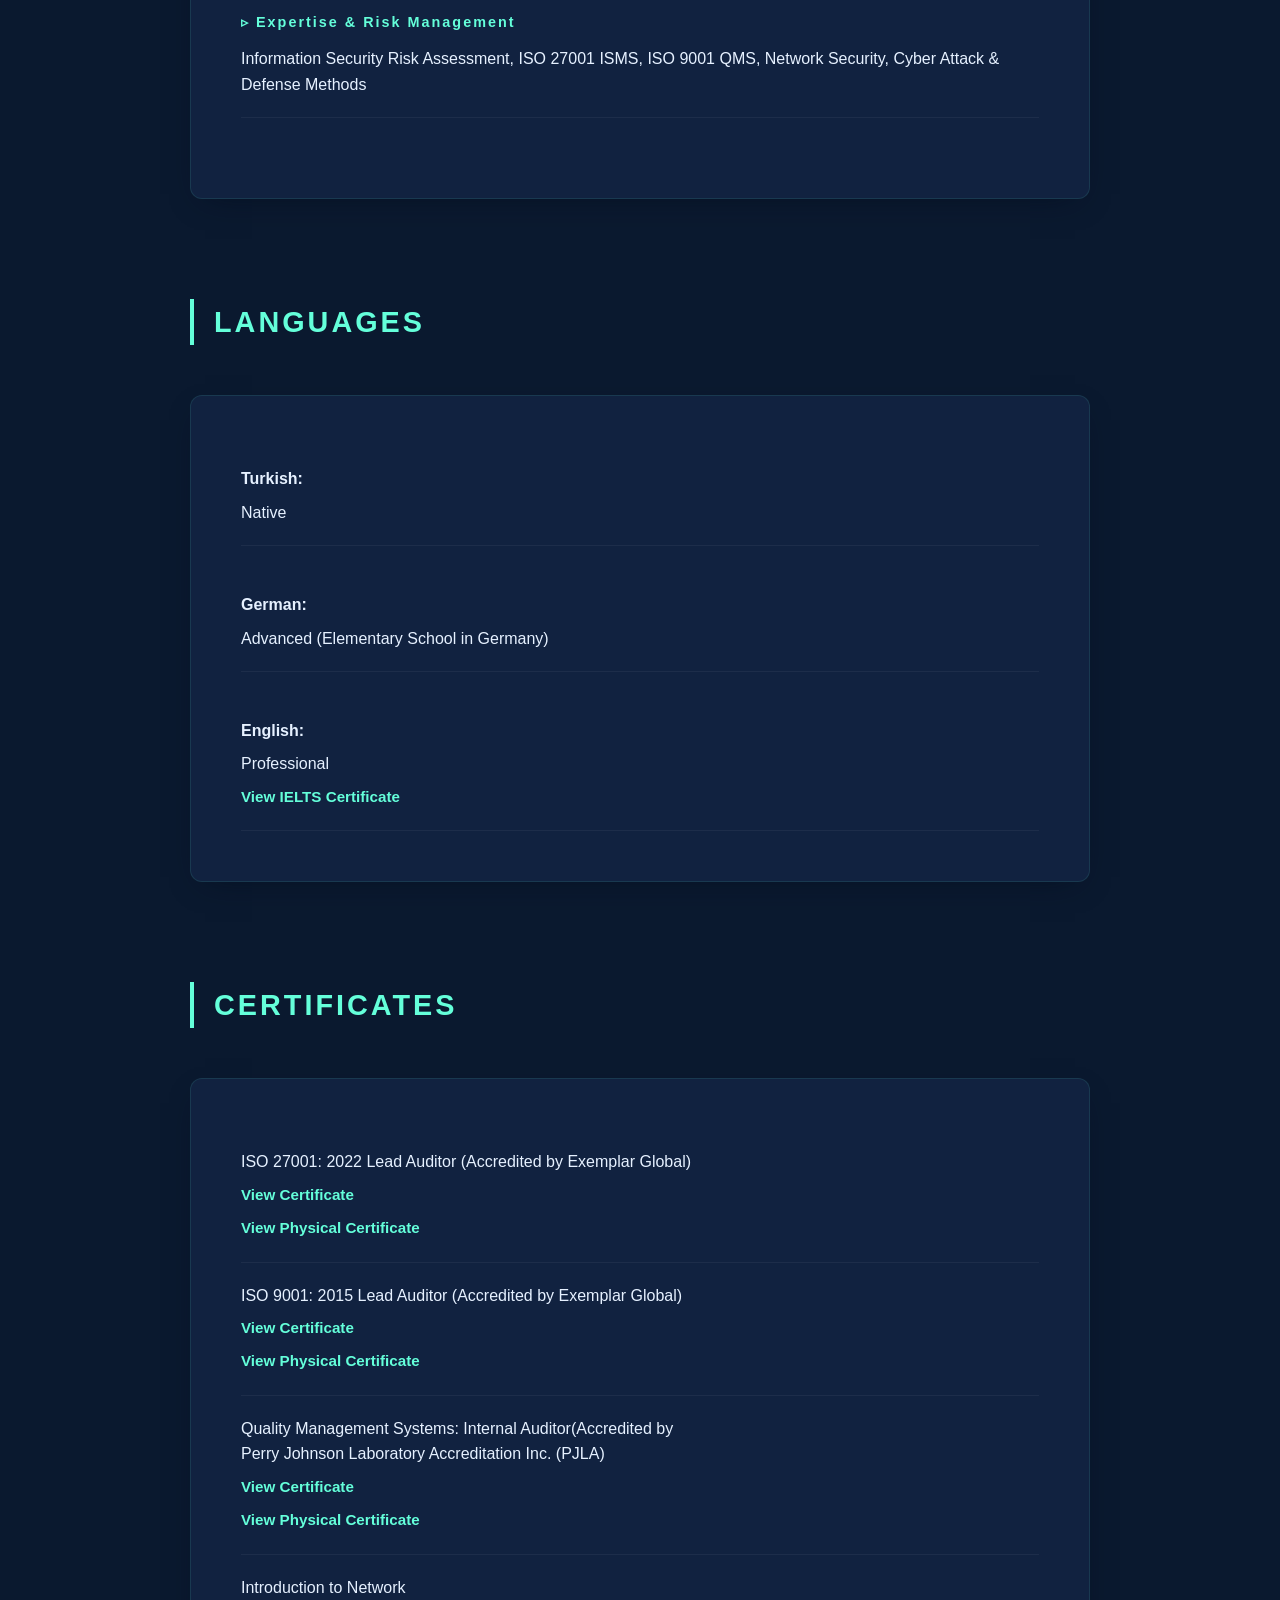
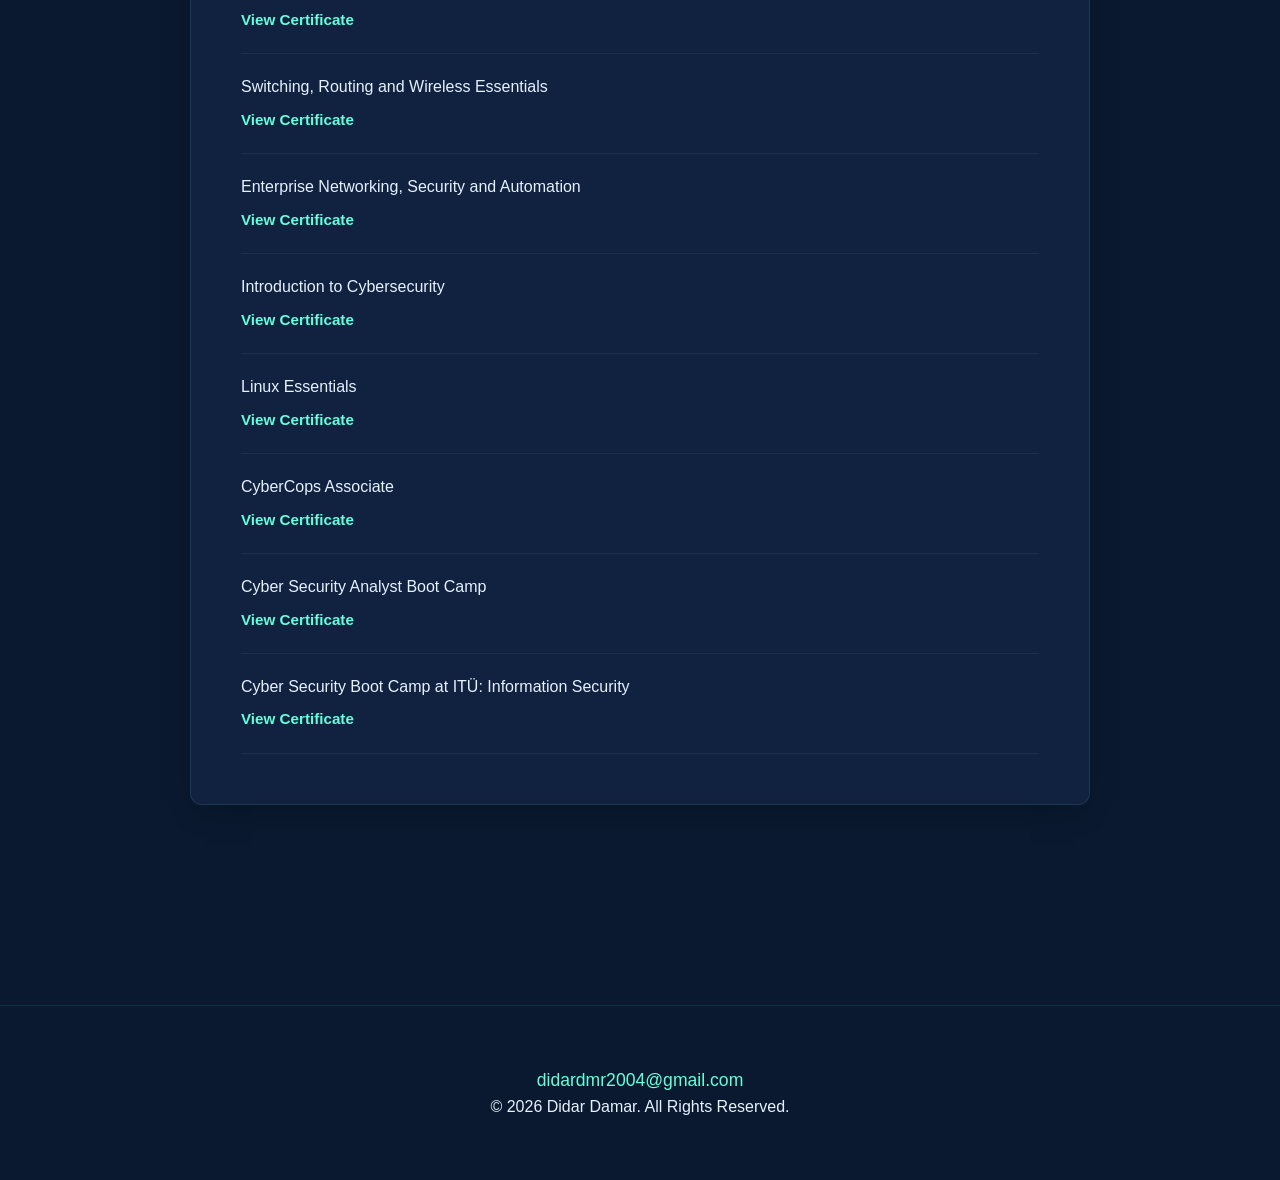
==== commit 625abfbe: "Fix HTML formatting and clean up code" ====
--- a/about.html
+++ b/about.html
@@ -30,17 +30,16 @@
     <main class="container">
         <section id="education" class="section">
             <h2 class="translate" data-en="Education" data-tr="Eğitim Bilgileri">Education</h2>
-                <div class="card">
+            <div class="card">
                 <p class="uni" class="translate" data-en="Vistula University" data-tr="Vistula Üniversitesi"><strong>Vistula University</strong></p>
                 <h3 class="translate" data-en="B.Eng. in Cybersecurity and Computer Networks (Computer Engineering sub-major)" data-tr="Bilgisayar Mühendisliği (Siber Güvenlik ve Bilgisayar Ağları Uzmanlık Alanı) Mühendislik Lisans Diploması">B.Eng. in Cybersecurity and Computer Networks (Computer Engineering sub-major)</h3>
                 <p class="translate" data-en="2026 - Ongoing" data-tr="2026 - Devam Ediyor">2026 - Ongoing</p>
+                        
                 <br>
-            </div>
-            <div class="card">
                 <p class="uni" class="translate" data-en="Istanbul Bilgi University" data-tr="İstanbul Bilgi Üniversitesi"><strong>Istanbul Bilgi University</strong></p>
                 <h3 class="translate" data-en="Information Security Technology" data-tr="Bilgi Güvenliği Teknolojisi">Information Security Technology</h3>
                 <p class="translate" data-en="2023 Oct - 2025 July" data-tr="2023 Ekim - 2025 Temmuz">2023 Oct - 2025 July</p>
-                <p class="gpa">GPA: 3.72 / 4.00</p>
+                        <p class="gpa">GPA: 3.72 / 4.00</p>
                 <p class="translate" data-en="Graduated as Valedictorian with High Honors." data-tr="Bölüm Birincisi ve Yüksek Onur Belgesi ile Mezuniyet.">Graduated as Valedictorian with High Honors.</p>
                 
                 <div class="edu-links">
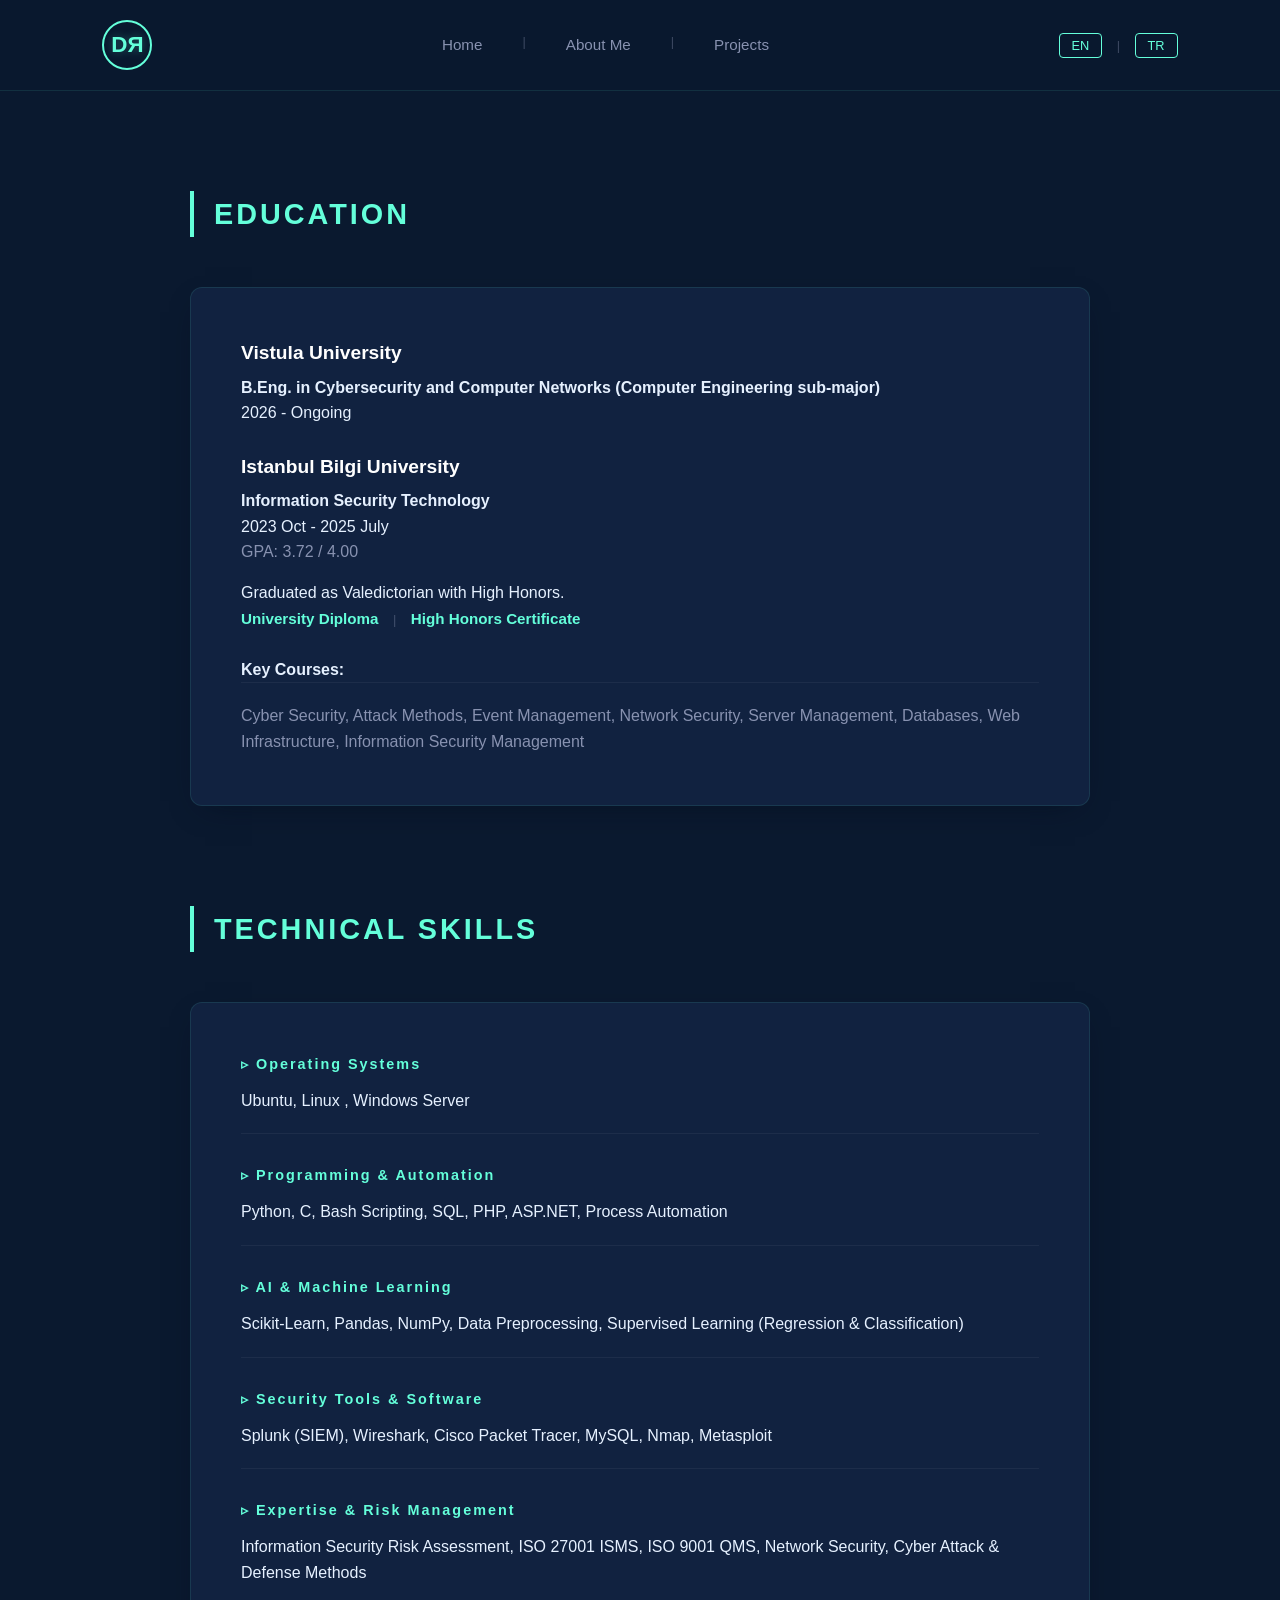
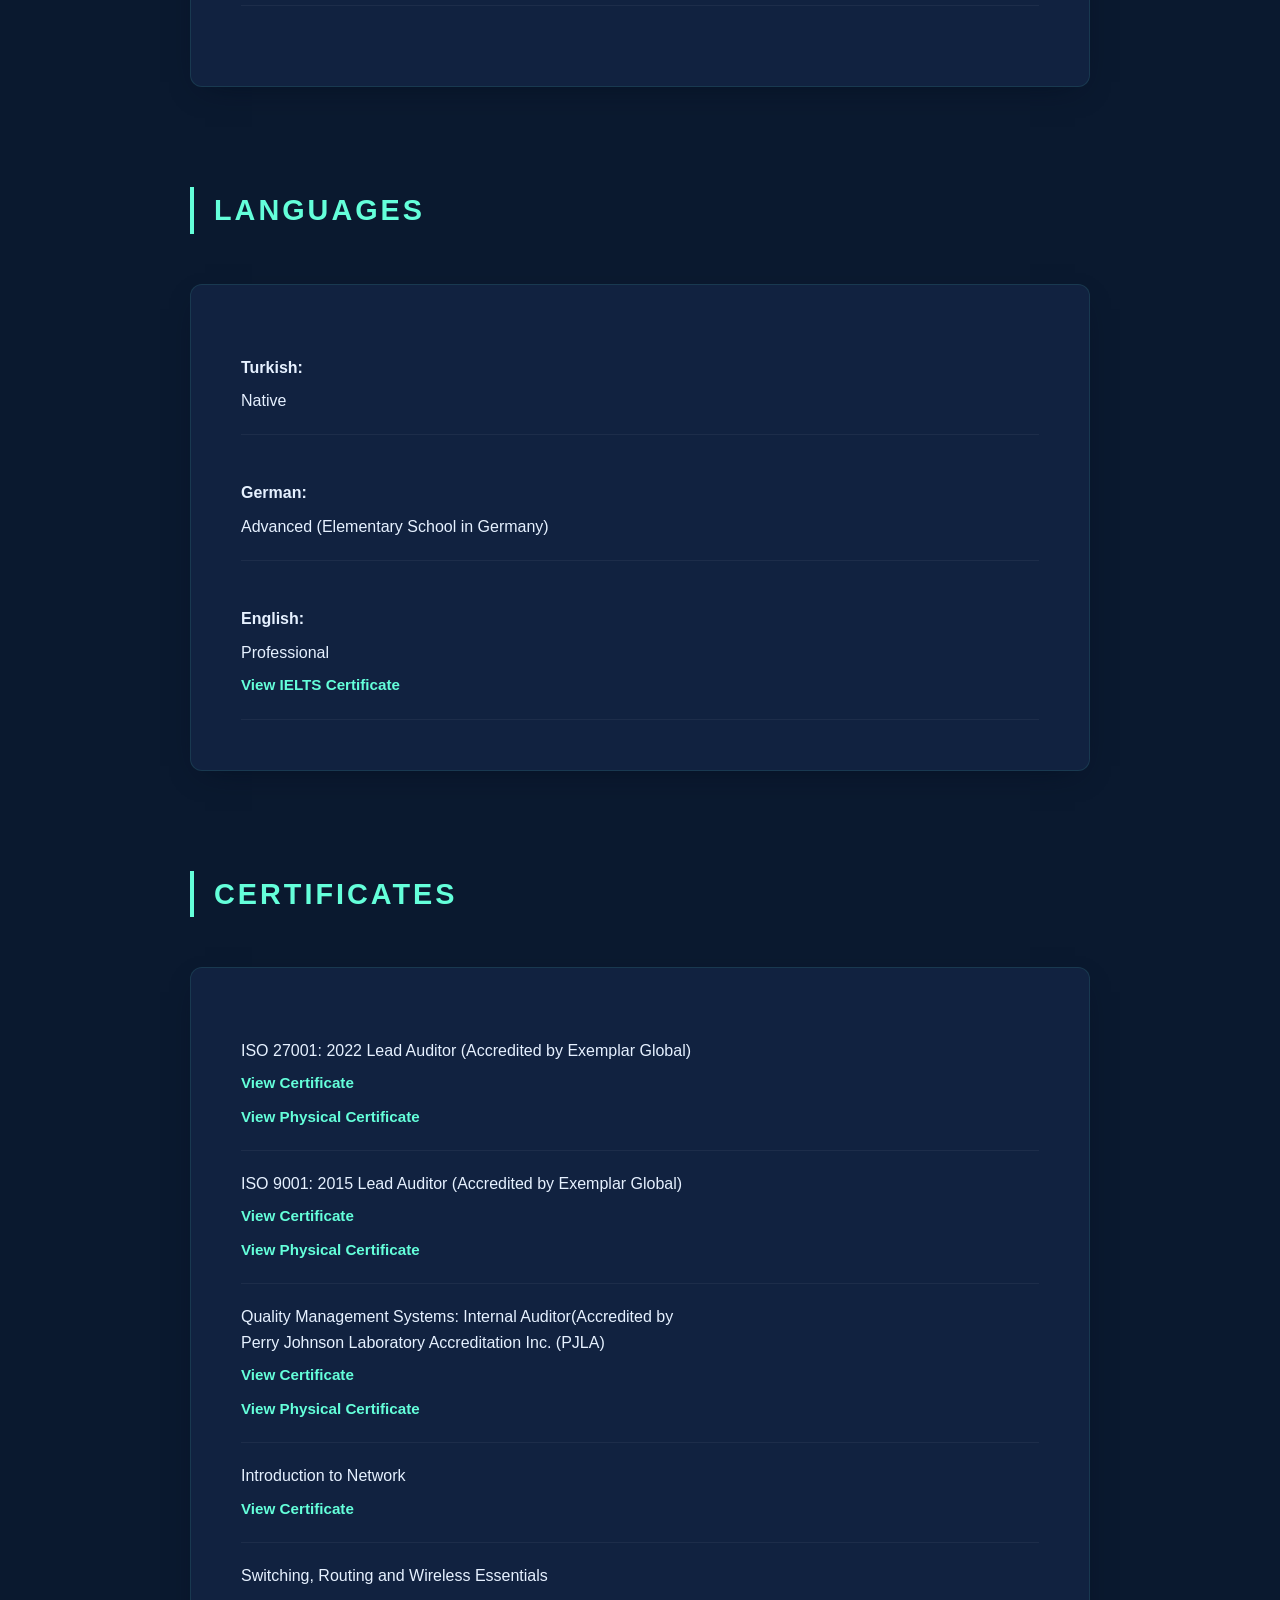
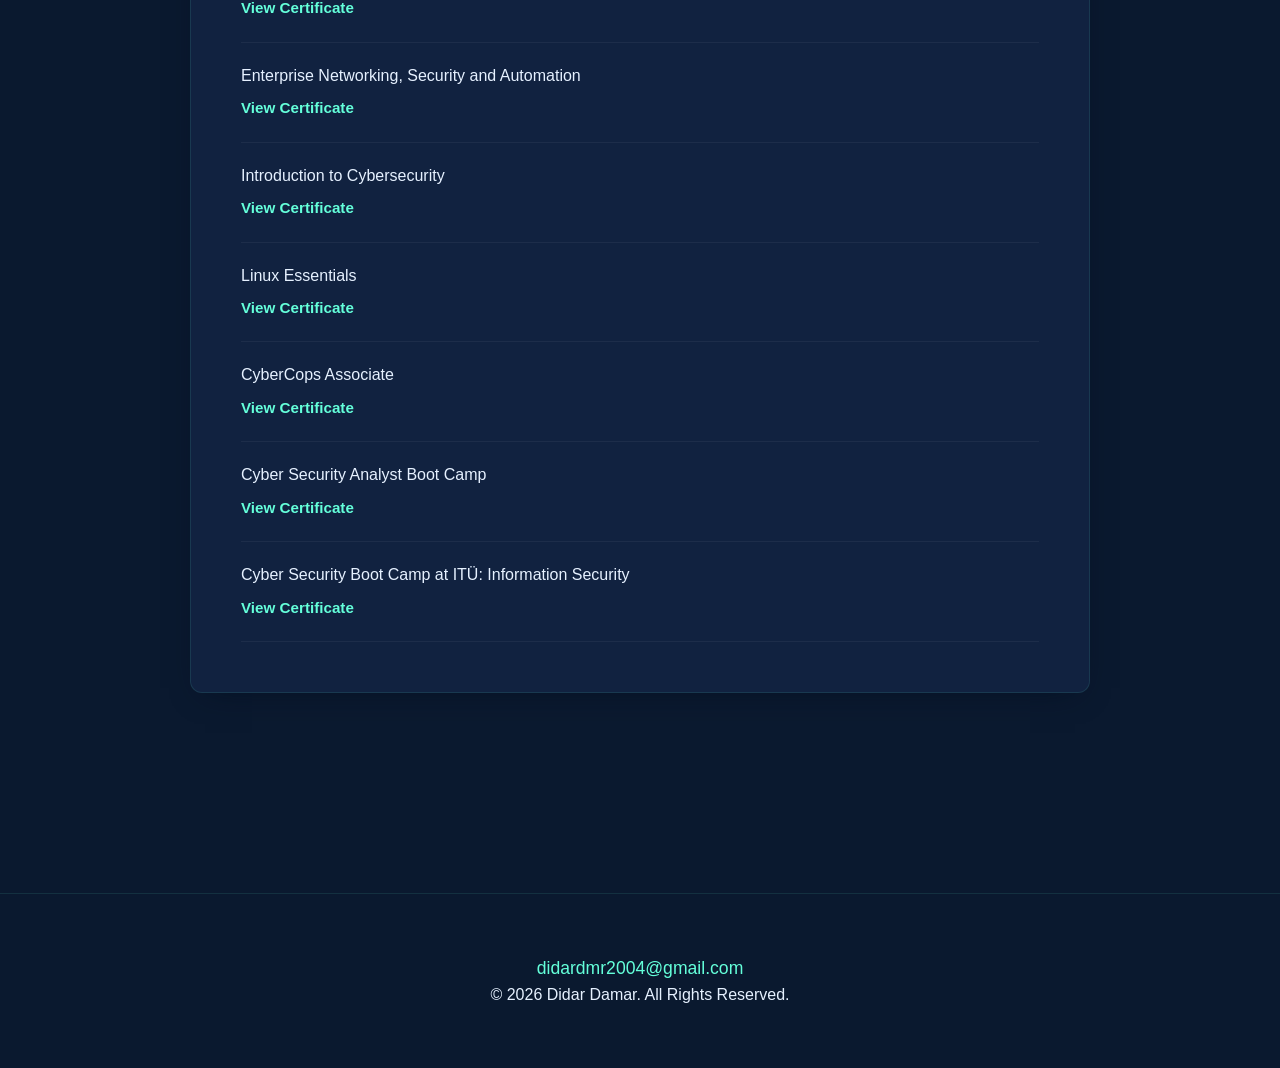
==== commit 6cb24835: "Update about.html" ====
--- a/about.html
+++ b/about.html
@@ -32,12 +32,12 @@
             <h2 class="translate" data-en="Education" data-tr="Eğitim Bilgileri">Education</h2>
             <div class="card">
                 <p class="uni" class="translate" data-en="Vistula University" data-tr="Vistula Üniversitesi"><strong>Vistula University</strong></p>
-                <h3 class="translate" data-en="B.Eng. in Cybersecurity and Computer Networks (Computer Engineering sub-major)" data-tr="Bilgisayar Mühendisliği (Siber Güvenlik ve Bilgisayar Ağları Uzmanlık Alanı) Mühendislik Lisans Diploması">B.Eng. in Cybersecurity and Computer Networks (Computer Engineering sub-major)</h3>
+                <h4 class="translate" data-en="B.Eng. in Cybersecurity and Computer Networks (Computer Engineering sub-major)" data-tr="Bilgisayar Mühendisliği (Siber Güvenlik ve Bilgisayar Ağları Uzmanlık Alanı) Mühendislik Lisans Diploması">B.Eng. in Cybersecurity and Computer Networks (Computer Engineering sub-major)</h4>
                 <p class="translate" data-en="2026 - Ongoing" data-tr="2026 - Devam Ediyor">2026 - Ongoing</p>
                         
                 <br>
                 <p class="uni" class="translate" data-en="Istanbul Bilgi University" data-tr="İstanbul Bilgi Üniversitesi"><strong>Istanbul Bilgi University</strong></p>
-                <h3 class="translate" data-en="Information Security Technology" data-tr="Bilgi Güvenliği Teknolojisi">Information Security Technology</h3>
+                <h4 class="translate" data-en="Information Security Technology" data-tr="Bilgi Güvenliği Teknolojisi">Information Security Technology</h4>
                 <p class="translate" data-en="2023 Oct - 2025 July" data-tr="2023 Ekim - 2025 Temmuz">2023 Oct - 2025 July</p>
                         <p class="gpa">GPA: 3.72 / 4.00</p>
                 <p class="translate" data-en="Graduated as Valedictorian with High Honors." data-tr="Bölüm Birincisi ve Yüksek Onur Belgesi ile Mezuniyet.">Graduated as Valedictorian with High Honors.</p>
